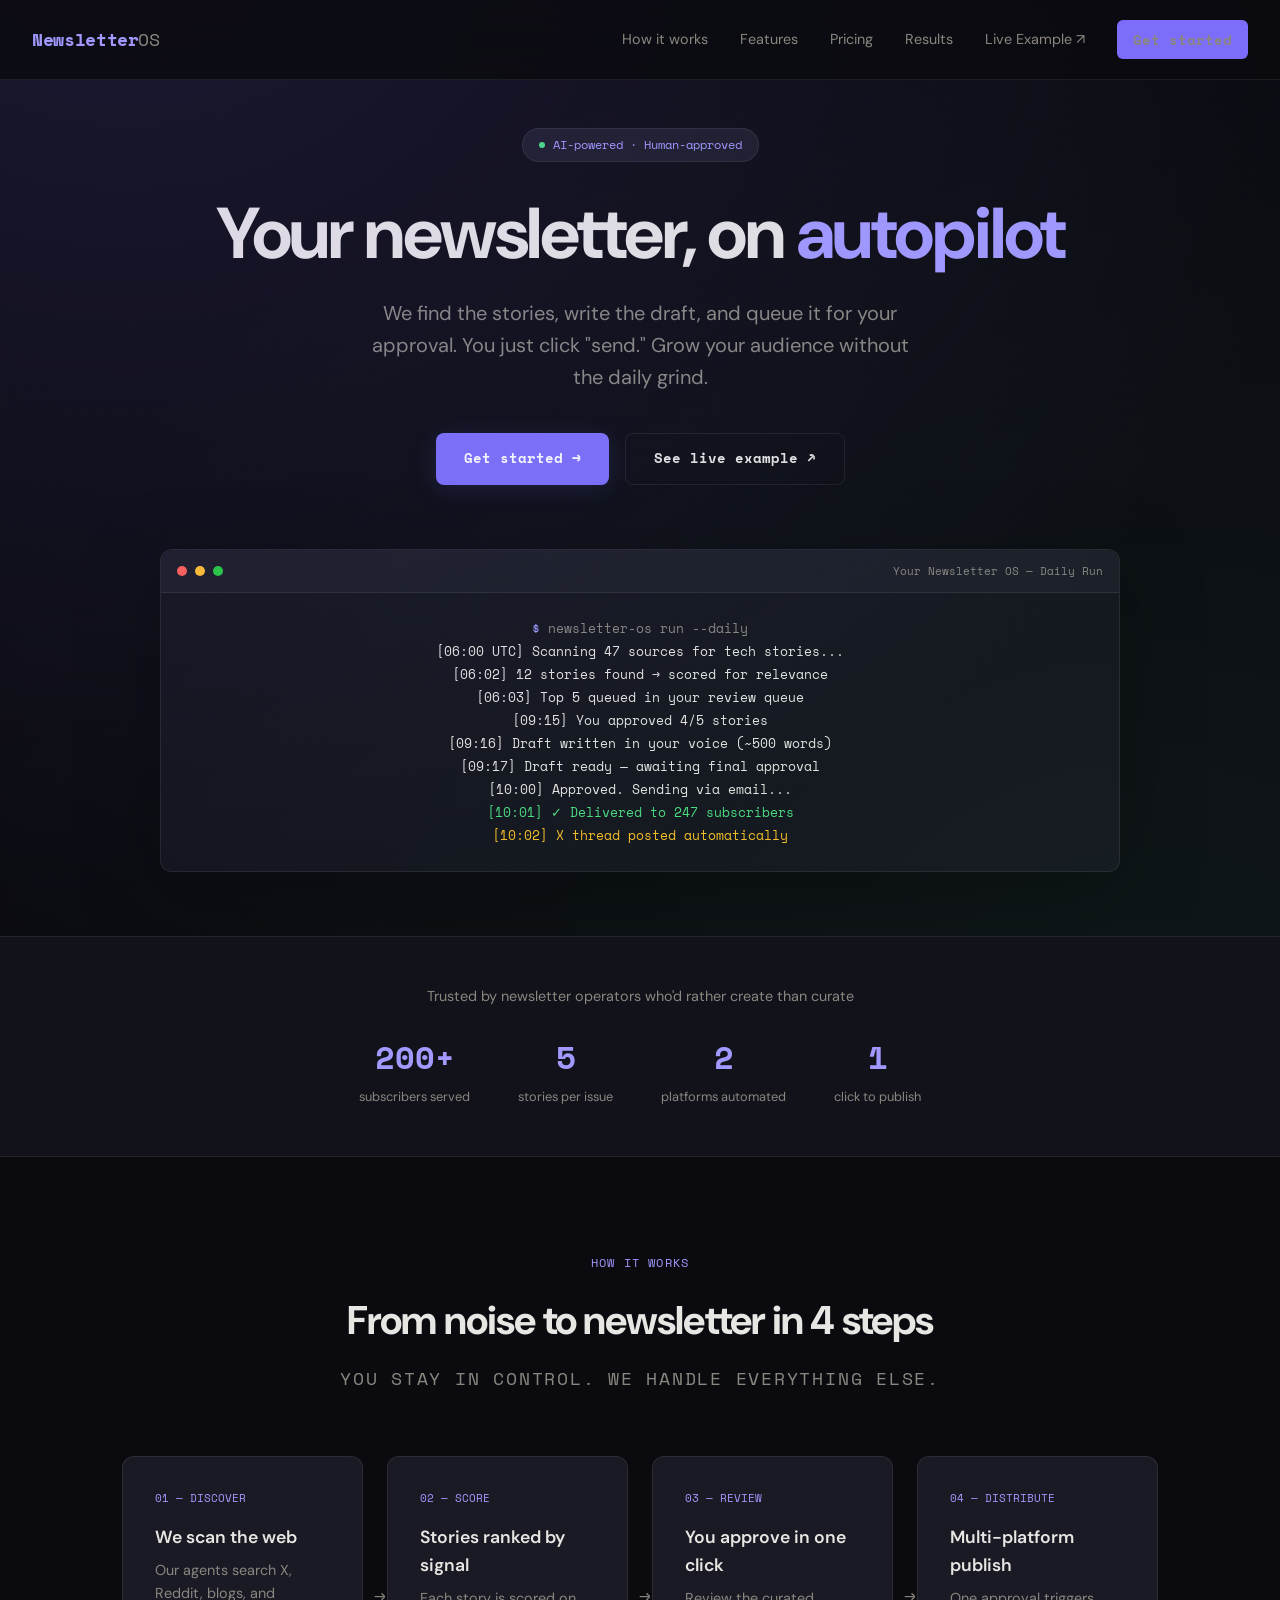
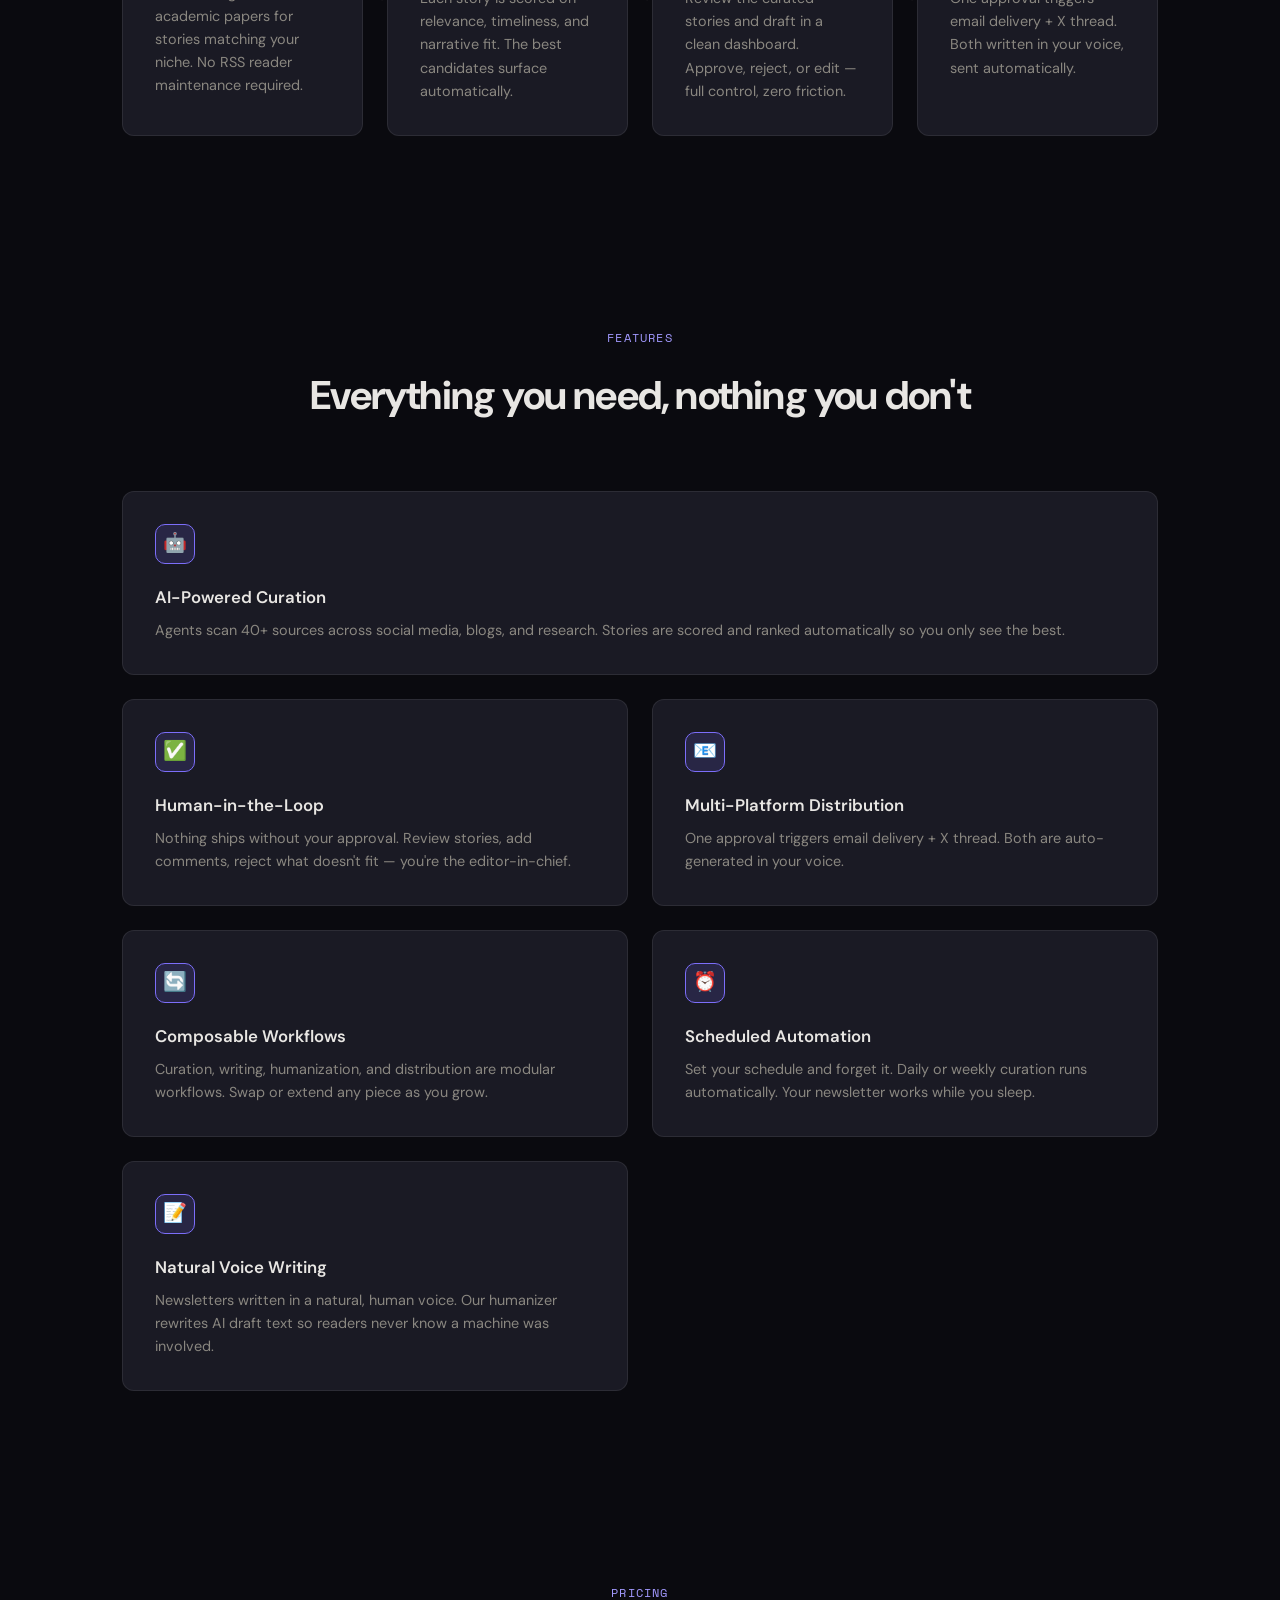
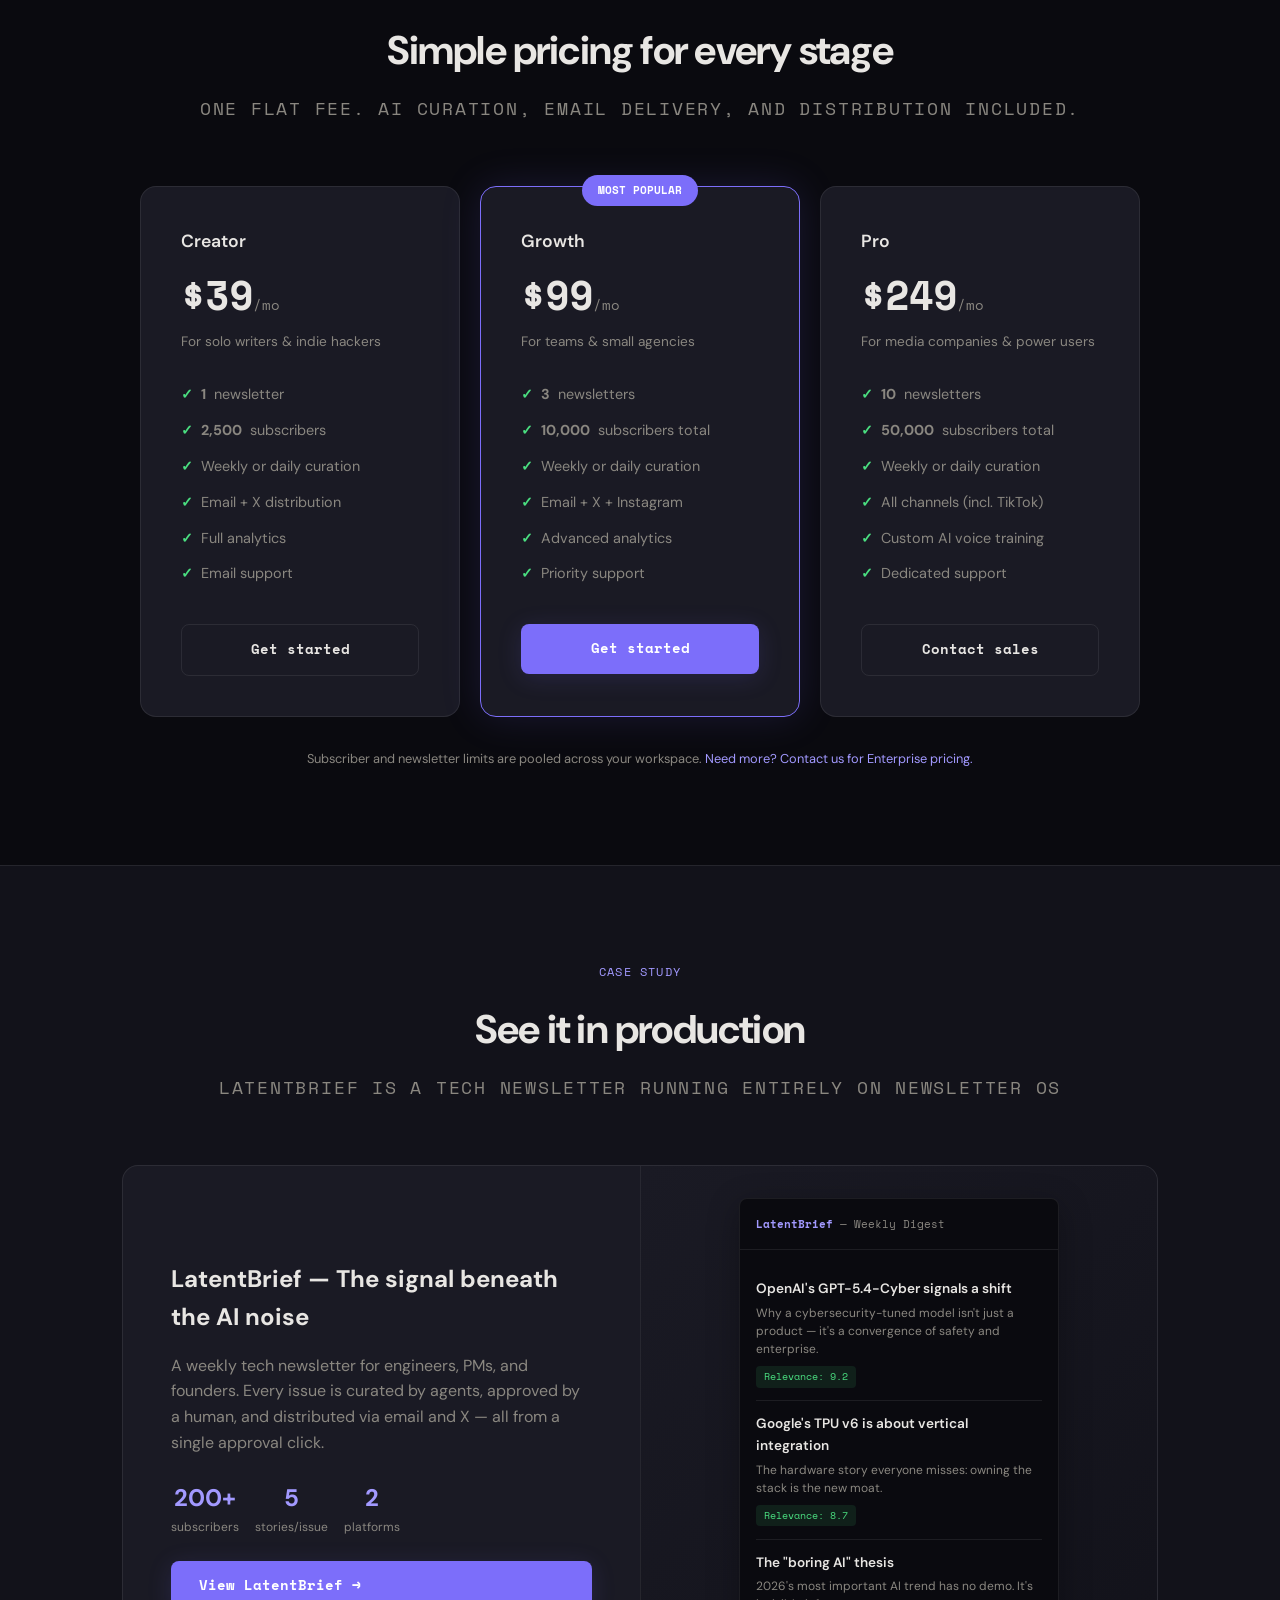
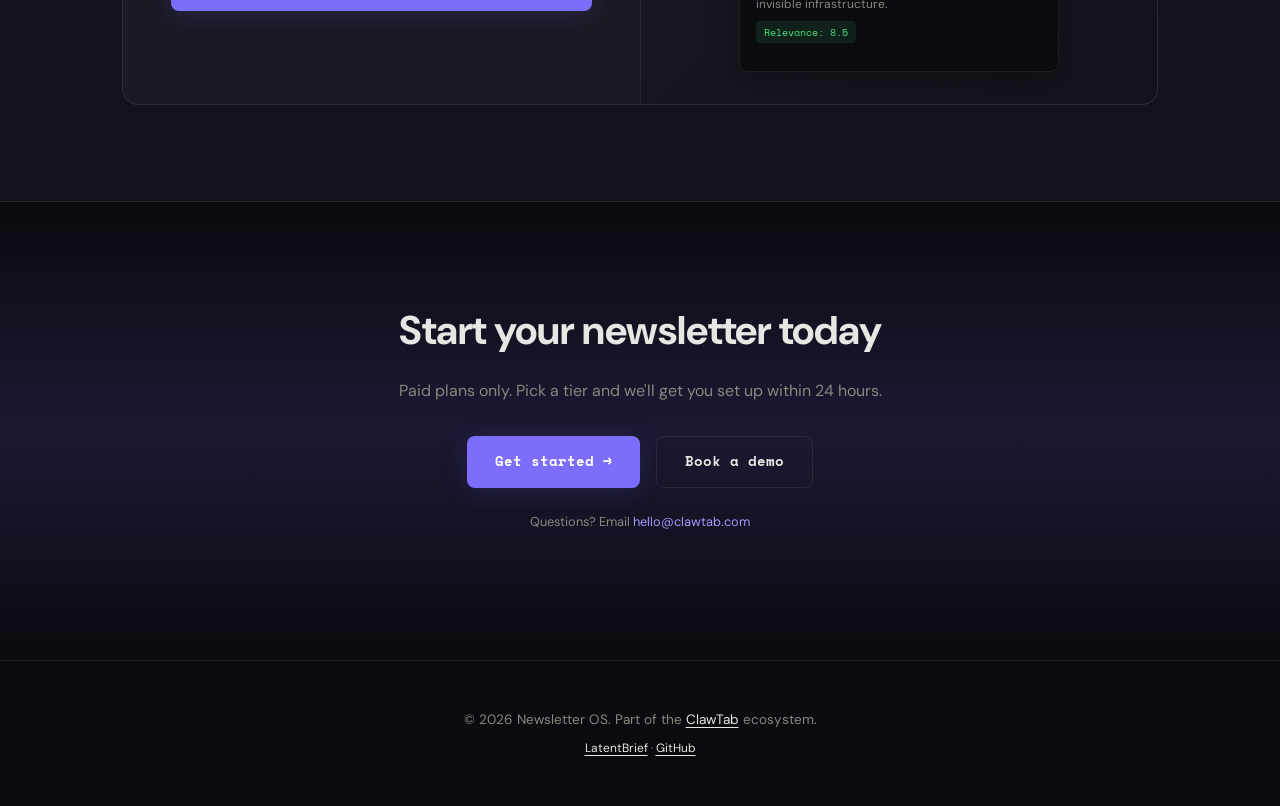
==== index.html @ d60310d2 "fix: add prefers-reduced-motion support for accessibility" ====
<!DOCTYPE html>
<html lang="en">
<head>
  <meta charset="UTF-8">
  <meta name="viewport" content="width=device-width, initial-scale=1.0">
  <meta name="description" content="Newsletter OS — AI-powered newsletter curation and distribution. We find the stories, write the draft, and queue it for your approval. You just click send.">
  <title>Newsletter OS — Your newsletter, on autopilot</title>
  <link rel="preconnect" href="https://fonts.googleapis.com">
  <link rel="preconnect" href="https://fonts.gstatic.com" crossorigin>
  <link href="https://fonts.googleapis.com/css2?family=DM+Sans:ital,opsz,wght@0,9..40,400;0,9..40,500;0,9..40,600;0,9..40,700;1,9..40,400&family=Space+Mono:wght@400;700&display=swap" rel="stylesheet">
  <style>
    *, *::before, *::after { box-sizing: border-box; margin: 0; padding: 0; }
    :root {
      --bg: #0a0a0f;
      --bg-elevated: #12121a;
      --bg-card: #1a1a24;
      --border: rgba(255,255,255,0.08);
      --text: #e8e6e3;
      --text-muted: #8a8780;
      --accent: #7c6efa;
      --accent-light: #a299ff;
      --accent-glow: rgba(124,110,250,0.15);
      --success: #4ade80;
      --warning: #fbbf24;
      --mono: 'Space Mono', monospace;
      --sans: 'DM Sans', sans-serif;
    }
    html { scroll-behavior: smooth; }
    body {
      font-family: var(--sans);
      background: var(--bg);
      color: var(--text);
      line-height: 1.6;
      -webkit-font-smoothing: antialiased;
    }
    a { color: inherit; text-decoration: none; }
    img { max-width: 100%; display: block; }

    /* Skip link */
    .skip-link {
      position: absolute; top: -40px; left: 0;
      background: var(--accent); color: #fff;
      padding: 0.5rem 1rem; font-family: var(--mono); font-size: 0.8rem;
      z-index: 200; border-radius: 0 0 6px 0;
      transition: top 0.2s;
    }
    .skip-link:focus { top: 0; outline: none; }

    /* Navigation */
    .nav {
      position: fixed; top: 0; left: 0; right: 0; z-index: 100;
      padding: 1.25rem 2rem;
      display: flex; justify-content: space-between; align-items: center;
      background: rgba(10,10,15,0.8);
      backdrop-filter: blur(20px);
      border-bottom: 1px solid var(--border);
    }
    .nav-links {
      display: flex; gap: 2rem; align-items: center;
      flex-wrap: wrap; justify-content: flex-end;
    }
    @media (max-width: 640px) {
      .nav { padding: 1rem; }
      .nav-links { gap: 1rem; }
      .nav-links a:not(.nav-cta) { display: none; }
    }
    .nav-logo {
      font-family: var(--mono); font-weight: 700; font-size: 1.1rem;
      color: var(--accent-light); letter-spacing: -0.02em;
    }
    .nav-logo span { color: var(--text-muted); font-weight: 400; }
    .nav-links a {
      font-size: 0.9rem; color: var(--text-muted);
      transition: color 0.2s;
    }
    .nav-links a:hover { color: var(--text); }
    .nav-links a:active { color: var(--accent-light); }
    .nav-links a:focus-visible {
      outline: 2px solid var(--accent); outline-offset: 4px; border-radius: 2px;
    }
    .nav-cta {
      font-family: var(--mono); font-size: 0.8rem; font-weight: 700;
      padding: 0.5rem 1rem; border-radius: 6px;
      background: var(--accent); color: #fff;
      transition: all 0.2s;
    }
    .nav-cta:hover { background: var(--accent-light); transform: translateY(-1px); }
    .nav-cta:active { transform: translateY(0) scale(0.97); }
    .nav-cta:focus-visible {
      outline: 2px solid var(--accent-light); outline-offset: 3px; border-radius: 2px;
    }

    /* Hero */
    .hero {
      min-height: 100vh;
      display: flex; flex-direction: column;
      justify-content: center; align-items: center;
      text-align: center;
      padding: 8rem 2rem 4rem;
      position: relative;
      overflow: hidden;
    }
    .hero::before {
      content: ''; position: absolute; top: -50%; left: -50%;
      width: 200%; height: 200%;
      background: radial-gradient(ellipse at 30% 20%, var(--accent-glow) 0%, transparent 50%),
                  radial-gradient(ellipse at 70% 80%, rgba(76,175,147,0.08) 0%, transparent 50%);
      pointer-events: none;
    }
    .hero-badge {
      display: inline-flex; align-items: center; gap: 0.5rem;
      padding: 0.4rem 1rem; border-radius: 100px;
      background: var(--bg-card); border: 1px solid var(--border);
      font-family: var(--mono); font-size: 0.75rem; color: var(--accent-light);
      margin-bottom: 2rem;
    }
    .hero-badge::before {
      content: ''; width: 6px; height: 6px; border-radius: 50%;
      background: var(--success); animation: pulse 2s ease-in-out infinite;
    }
    @keyframes pulse { 0%, 100% { opacity: 1; } 50% { opacity: 0.4; } }
    .hero h1 {
      font-size: clamp(2.5rem, 6vw, 4.5rem);
      font-weight: 700; line-height: 1.1;
      letter-spacing: -0.03em; max-width: 900px;
      margin-bottom: 1.5rem;
    }
    .hero h1 em {
      font-style: normal;
      color: var(--accent-light);
    }
    .hero-sub {
      font-size: 1.25rem; color: var(--text-muted);
      max-width: 560px; margin-bottom: 2.5rem;
    }
    .hero-cta {
      display: flex; gap: 1rem; flex-wrap: wrap; justify-content: center;
    }
    .btn {
      font-family: var(--mono); font-size: 0.85rem; font-weight: 700;
      padding: 0.875rem 1.75rem; border-radius: 8px;
      transition: all 0.2s; cursor: pointer; border: none;
      display: inline-flex; align-items: center; gap: 0.5rem;
    }
    .btn-primary {
      background: var(--accent); color: #fff;
      box-shadow: 0 4px 24px var(--accent-glow);
    }
    .btn-primary:hover {
      background: var(--accent-light); transform: translateY(-2px);
      box-shadow: 0 8px 32px var(--accent-glow);
    }
    .btn-primary:active { transform: translateY(0) scale(0.97); }
    .btn-primary:focus-visible {
      outline: 2px solid var(--accent-light); outline-offset: 3px; border-radius: 2px;
    }
    .btn-secondary {
      background: transparent; color: var(--text);
      border: 1px solid var(--border);
    }
    .btn-secondary:hover {
      border-color: rgba(255,255,255,0.2); background: var(--bg-card);
    }
    .btn-secondary:active { transform: translateY(0) scale(0.97); background: var(--bg-elevated); }
    .btn-secondary:focus-visible {
      outline: 2px solid var(--text-muted); outline-offset: 3px; border-radius: 2px;
    }
    .hero-demo {
      margin-top: 4rem; width: 100%; max-width: 960px;
      border-radius: 12px; overflow: hidden;
      border: 1px solid var(--border);
      background: var(--bg-elevated);
      box-shadow: 0 20px 80px rgba(0,0,0,0.4);
    }
    .demo-bar {
      display: flex; align-items: center; gap: 0.5rem;
      padding: 0.75rem 1rem;
      background: var(--bg-card); border-bottom: 1px solid var(--border);
    }
    .demo-dot { width: 10px; height: 10px; border-radius: 50%; }
    .demo-dot.red { background: #ff5f56; }
    .demo-dot.yellow { background: #ffbd2e; }
    .demo-dot.green { background: #27c93f; }
    .demo-title {
      margin-left: auto; font-family: var(--mono); font-size: 0.7rem;
      color: var(--text-muted);
    }
    .demo-body {
      padding: 1.5rem; font-family: var(--mono); font-size: 0.8rem;
      line-height: 1.8; color: var(--text-muted);
    }
    .demo-body .cmd { color: var(--accent-light); }
    .demo-body .out { color: var(--text); }
    .demo-body .ok { color: var(--success); }
    .demo-body .warn { color: var(--warning); }

    /* Social Proof */
    .social-proof {
      padding: 3rem 2rem;
      border-top: 1px solid var(--border);
      border-bottom: 1px solid var(--border);
      background: var(--bg-elevated);
      text-align: center;
    }
    .social-proof p {
      font-size: 0.9rem; color: var(--text-muted);
      margin-bottom: 1.5rem;
    }
    .stats {
      display: flex; justify-content: center; gap: 3rem;
      flex-wrap: wrap;
    }
    .stat {
      text-align: center;
    }
    .stat-num {
      font-size: 2rem; font-weight: 700; color: var(--accent-light);
      font-family: var(--mono);
    }
    .stat-label {
      font-size: 0.8rem; color: var(--text-muted);
      margin-top: 0.25rem;
    }

    /* Sections */
    .section {
      padding: 6rem 2rem; max-width: 1100px; margin: 0 auto;
    }
    .section-header {
      text-align: center; margin-bottom: 4rem;
    }
    .section-header p {
      font-family: var(--mono); font-size: 0.75rem; color: var(--accent-light);
      text-transform: uppercase; letter-spacing: 0.1em; margin-bottom: 1rem;
    }
    .section-header h2 {
      font-size: clamp(1.8rem, 4vw, 2.5rem); font-weight: 700;
      letter-spacing: -0.02em;
    }
    .section-header .sub {
      font-size: 1.1rem; color: var(--text-muted); margin-top: 0.75rem;
    }

    /* Workflow */
    .workflow {
      display: grid; grid-template-columns: repeat(auto-fit, minmax(220px, 1fr));
      gap: 1.5rem;
    }
    .step {
      background: var(--bg-card); border: 1px solid var(--border);
      border-radius: 12px; padding: 2rem;
      position: relative; transition: all 0.2s;
    }
    .step:hover {
      border-color: rgba(124,110,250,0.3);
      transform: translateY(-4px);
    }
    .step-num {
      font-family: var(--mono); font-size: 0.7rem; color: var(--accent-light);
      margin-bottom: 1rem;
    }
    .step h3 {
      font-size: 1.1rem; font-weight: 600; margin-bottom: 0.5rem;
    }
    .step p { font-size: 0.9rem; color: var(--text-muted); }
    .step-arrow {
      position: absolute; right: -1.5rem; top: 50%;
      transform: translateY(-50%);
      color: var(--text-muted); font-family: var(--mono); font-size: 1.2rem;
      display: none;
    }
    @media (min-width: 900px) {
      .step:not(:last-child) .step-arrow { display: block; }
    }

    /* Features */
    .features {
      display: grid;
      grid-template-columns: 1fr;
      gap: 1.5rem;
    }
    @media (min-width: 700px) {
      .features {
        grid-template-columns: 1fr 1fr;
      }
      .feature:first-child {
        grid-column: 1 / -1;
      }
    }
    .feature {
      background: var(--bg-card); border: 1px solid var(--border);
      border-radius: 12px; padding: 2rem;
      transition: all 0.2s;
    }
    .feature:hover { border-color: rgba(255,255,255,0.12); transform: translateY(-2px); }
    .feature-icon {
      width: 40px; height: 40px; border-radius: 10px;
      background: var(--accent-glow); border: 1px solid var(--accent);
      display: flex; align-items: center; justify-content: center;
      font-size: 1.2rem; margin-bottom: 1.25rem;
    }
    .feature h3 { font-size: 1.05rem; font-weight: 600; margin-bottom: 0.5rem; }
    .feature p { font-size: 0.9rem; color: var(--text-muted); }

    /* Demo Section */
    .demo-section {
      background: var(--bg-elevated); border-top: 1px solid var(--border);
      border-bottom: 1px solid var(--border);
    }
    .demo-card {
      background: var(--bg-card); border: 1px solid var(--border);
      border-radius: 16px; overflow: hidden;
      display: grid; grid-template-columns: 1fr 1fr;
    }
    .demo-card-content { padding: 3rem; display: flex; flex-direction: column; justify-content: center; }
    .demo-card-content h3 {
      font-size: 1.5rem; font-weight: 700; margin-bottom: 1rem;
    }
    .demo-card-content p { color: var(--text-muted); margin-bottom: 1.5rem; }
    .demo-card-visual {
      background: linear-gradient(135deg, #1a1a24 0%, #12121a 100%);
      border-left: 1px solid var(--border);
      padding: 2rem; display: flex; align-items: center; justify-content: center;
    }
    .newsletter-preview {
      width: 100%; max-width: 320px;
      background: var(--bg); border-radius: 8px;
      border: 1px solid var(--border); overflow: hidden;
      box-shadow: 0 8px 32px rgba(0,0,0,0.3);
    }
    .preview-header {
      padding: 1rem; border-bottom: 1px solid var(--border);
      font-family: var(--mono); font-size: 0.7rem; color: var(--text-muted);
    }
    .preview-header strong { color: var(--accent-light); }
    .preview-body { padding: 1rem; }
    .preview-item {
      padding: 0.75rem 0; border-bottom: 1px solid var(--border);
    }
    .preview-item:last-child { border-bottom: none; }
    .preview-item h4 {
      font-size: 0.85rem; font-weight: 600; margin-bottom: 0.25rem;
    }
    .preview-item p {
      font-size: 0.75rem; color: var(--text-muted); line-height: 1.5;
    }
    .preview-score {
      display: inline-block; margin-top: 0.5rem;
      font-family: var(--mono); font-size: 0.65rem;
      padding: 0.15rem 0.5rem; border-radius: 4px;
      background: rgba(74,222,128,0.1); color: var(--success);
    }
    @media (max-width: 768px) {
      .demo-card { grid-template-columns: 1fr; }
      .demo-card-visual { border-left: none; border-top: 1px solid var(--border); }
    }

    /* Pricing */
    .pricing-cards {
      display: grid; grid-template-columns: repeat(auto-fit, minmax(240px, 1fr));
      gap: 1.25rem; max-width: 1200px; margin: 0 auto;
    }
    .pricing-card {
      background: var(--bg-card); border: 1px solid var(--border);
      border-radius: 16px; padding: 2.5rem;
      position: relative; transition: all 0.2s;
    }
    .pricing-card:hover {
      border-color: rgba(124,110,250,0.3);
      transform: translateY(-4px);
    }
    .pricing-card.popular {
      border-color: var(--accent);
      box-shadow: 0 0 40px var(--accent-glow);
    }
    .popular-badge {
      position: absolute; top: -12px; left: 50%;
      transform: translateX(-50%);
      background: var(--accent); color: #fff;
      font-family: var(--mono); font-size: 0.7rem; font-weight: 700;
      padding: 0.4rem 1rem; border-radius: 100px;
    }
    .pricing-card h3 {
      font-size: 1.1rem; font-weight: 600; margin-bottom: 0.5rem;
    }
    .pricing-card .price {
      font-size: 2.5rem; font-weight: 700;
      font-family: var(--mono); color: var(--text);
      margin-bottom: 0.25rem;
    }
    .pricing-card .price span {
      font-size: 0.9rem; color: var(--text-muted);
      font-weight: 400;
    }
    .pricing-card .price-desc {
      font-size: 0.85rem; color: var(--text-muted);
      margin-bottom: 1.5rem;
    }
    .pricing-card ul {
      list-style: none; margin-bottom: 2rem;
    }
    .pricing-card ul li {
      font-size: 0.9rem; color: var(--text-muted);
      padding: 0.4rem 0;
      display: flex; align-items: center; gap: 0.5rem;
    }
    .pricing-card ul li::before {
      content: '✓'; color: var(--success);
      font-weight: 700;
    }
    .pricing-card .btn {
      width: 100%; justify-content: center;
    }

    /* CTA Section */
    .cta-section {
      text-align: center; padding: 6rem 2rem;
      background: linear-gradient(180deg, transparent 0%, var(--accent-glow) 50%, transparent 100%);
    }
    .cta-section h2 {
      font-size: clamp(1.8rem, 4vw, 2.5rem); font-weight: 700;
      margin-bottom: 1rem;
    }
    .cta-section p { color: var(--text-muted); margin-bottom: 2rem; max-width: 500px; margin-left: auto; margin-right: auto; }

    /* Footer */
    .footer {
      padding: 3rem 2rem; text-align: center;
      border-top: 1px solid var(--border);
      color: var(--text-muted); font-size: 0.85rem;
    }
    .footer a { color: var(--text); text-decoration: underline; text-underline-offset: 3px; }
    .footer a:hover { color: var(--accent-light); }
    .footer a:active { color: var(--accent); }
    .footer a:focus-visible {
      outline: 2px solid var(--accent); outline-offset: 3px; border-radius: 2px;
    }

    /* Scrollbar */
    ::-webkit-scrollbar { width: 8px; }
    ::-webkit-scrollbar-track { background: var(--bg); }
    ::-webkit-scrollbar-thumb { background: var(--bg-card); border-radius: 4px; }
    ::-webkit-scrollbar-thumb:hover { background: var(--text-muted); }

    @media (prefers-reduced-motion: reduce) {
      *, *::before, *::after {
        animation-duration: 0.01ms !important;
        animation-iteration-count: 1 !important;
        transition-duration: 0.01ms !important;
        scroll-behavior: auto !important;
      }
    }
  </style>
</head>
<body>

  <a href="#workflow" class="skip-link">Skip to content</a>

  <nav class="nav">
    <div class="nav-logo">Newsletter<span>OS</span></div>
    <div class="nav-links">
      <a href="#workflow">How it works</a>
      <a href="#features">Features</a>
      <a href="#pricing">Pricing</a>
      <a href="#demo">Results</a>
      <a href="latentbrief/">Live Example ↗</a>
      <a href="#start" class="nav-cta">Get started</a>
    </div>
  </nav>

  <header class="hero">
    <div class="hero-badge">
      <span>AI-powered · Human-approved</span>
    </div>
    <h1>Your newsletter, on <em>autopilot</em></h1>
    <p class="hero-sub">We find the stories, write the draft, and queue it for your approval. You just click "send." Grow your audience without the daily grind.</p>
    <div class="hero-cta">
      <a href="#start" class="btn btn-primary">Get started →</a>
      <a href="latentbrief/" class="btn btn-secondary">See live example ↗</a>
    </div>

    <div class="hero-demo">
      <div class="demo-bar">
        <div class="demo-dot red"></div>
        <div class="demo-dot yellow"></div>
        <div class="demo-dot green"></div>
        <span class="demo-title">Your Newsletter OS — Daily Run</span>
      </div>
      <div class="demo-body">
        <div><span class="cmd">$</span> newsletter-os run --daily</div>
        <div class="out">[06:00 UTC] Scanning 47 sources for tech stories...</div>
        <div class="out">[06:02] 12 stories found → scored for relevance</div>
        <div class="out">[06:03] Top 5 queued in your review queue</div>
        <div class="out">[09:15] You approved 4/5 stories</div>
        <div class="out">[09:16] Draft written in your voice (~500 words)</div>
        <div class="out">[09:17] Draft ready — awaiting final approval</div>
        <div class="out">[10:00] Approved. Sending via email...</div>
        <div class="ok">[10:01] ✓ Delivered to 247 subscribers</div>
        <div class="warn">[10:02] X thread posted automatically</div>
      </div>
    </div>
  </header>

  <section class="social-proof">
    <p>Trusted by newsletter operators who'd rather create than curate</p>
    <div class="stats">
      <div class="stat">
        <div class="stat-num">200+</div>
        <div class="stat-label">subscribers served</div>
      </div>
      <div class="stat">
        <div class="stat-num">5</div>
        <div class="stat-label">stories per issue</div>
      </div>
      <div class="stat">
        <div class="stat-num">2</div>
        <div class="stat-label">platforms automated</div>
      </div>
      <div class="stat">
        <div class="stat-num">1</div>
        <div class="stat-label">click to publish</div>
      </div>
    </div>
  </section>

  <section id="workflow">
    <div class="section">
      <div class="section-header">
        <p>How it works</p>
        <h2>From noise to newsletter in 4 steps</h2>
        <p class="sub">You stay in control. We handle everything else.</p>
      </div>
      <div class="workflow">
        <div class="step">
          <div class="step-num">01 — DISCOVER</div>
          <h3>We scan the web</h3>
          <p>Our agents search X, Reddit, blogs, and academic papers for stories matching your niche. No RSS reader maintenance required.</p>
          <div class="step-arrow">→</div>
        </div>
        <div class="step">
          <div class="step-num">02 — SCORE</div>
          <h3>Stories ranked by signal</h3>
          <p>Each story is scored on relevance, timeliness, and narrative fit. The best candidates surface automatically.</p>
          <div class="step-arrow">→</div>
        </div>
        <div class="step">
          <div class="step-num">03 — REVIEW</div>
          <h3>You approve in one click</h3>
          <p>Review the curated stories and draft in a clean dashboard. Approve, reject, or edit — full control, zero friction.</p>
          <div class="step-arrow">→</div>
        </div>
        <div class="step">
          <div class="step-num">04 — DISTRIBUTE</div>
          <h3>Multi-platform publish</h3>
          <p>One approval triggers email delivery + X thread. Both written in your voice, sent automatically.</p>
        </div>
      </div>
    </div>
  </section>

  <section id="features">
    <div class="section">
      <div class="section-header">
        <p>Features</p>
        <h2>Everything you need, nothing you don't</h2>
      </div>
      <div class="features">
        <div class="feature">
          <div class="feature-icon">🤖</div>
          <h3>AI-Powered Curation</h3>
          <p>Agents scan 40+ sources across social media, blogs, and research. Stories are scored and ranked automatically so you only see the best.</p>
        </div>
        <div class="feature">
          <div class="feature-icon">✅</div>
          <h3>Human-in-the-Loop</h3>
          <p>Nothing ships without your approval. Review stories, add comments, reject what doesn't fit — you're the editor-in-chief.</p>
        </div>
        <div class="feature">
          <div class="feature-icon">📧</div>
          <h3>Multi-Platform Distribution</h3>
          <p>One approval triggers email delivery + X thread. Both are auto-generated in your voice.</p>
        </div>
        <div class="feature">
          <div class="feature-icon">🔄</div>
          <h3>Composable Workflows</h3>
          <p>Curation, writing, humanization, and distribution are modular workflows. Swap or extend any piece as you grow.</p>
        </div>
        <div class="feature">
          <div class="feature-icon">⏰</div>
          <h3>Scheduled Automation</h3>
          <p>Set your schedule and forget it. Daily or weekly curation runs automatically. Your newsletter works while you sleep.</p>
        </div>
        <div class="feature">
          <div class="feature-icon">📝</div>
          <h3>Natural Voice Writing</h3>
          <p>Newsletters written in a natural, human voice. Our humanizer rewrites AI draft text so readers never know a machine was involved.</p>
        </div>
      </div>
    </div>
  </section>

  <section id="pricing">
    <div class="section">
      <div class="section-header">
        <p>Pricing</p>
        <h2>Simple pricing for every stage</h2>
        <p class="sub">One flat fee. AI curation, email delivery, and distribution included.</p>
      </div>
      <div class="pricing-cards" style="max-width: 1000px;">
        <!-- Creator -->
        <div class="pricing-card">
          <h3>Creator</h3>
          <div class="price">$39<span>/mo</span></div>
          <div class="price-desc">For solo writers &amp; indie hackers</div>
          <ul>
            <li><strong>1</strong> newsletter</li>
            <li><strong>2,500</strong> subscribers</li>
            <li>Weekly or daily curation</li>
            <li>Email + X distribution</li>
            <li>Full analytics</li>
            <li>Email support</li>
          </ul>
          <a href="#start" class="btn btn-secondary">Get started</a>
        </div>

        <!-- Growth -->
        <div class="pricing-card popular">
          <div class="popular-badge">MOST POPULAR</div>
          <h3>Growth</h3>
          <div class="price">$99<span>/mo</span></div>
          <div class="price-desc">For teams &amp; small agencies</div>
          <ul>
            <li><strong>3</strong> newsletters</li>
            <li><strong>10,000</strong> subscribers total</li>
            <li>Weekly or daily curation</li>
            <li>Email + X + Instagram</li>
            <li>Advanced analytics</li>
            <li>Priority support</li>
          </ul>
          <a href="#start" class="btn btn-primary">Get started</a>
        </div>

        <!-- Pro -->
        <div class="pricing-card">
          <h3>Pro</h3>
          <div class="price">$249<span>/mo</span></div>
          <div class="price-desc">For media companies &amp; power users</div>
          <ul>
            <li><strong>10</strong> newsletters</li>
            <li><strong>50,000</strong> subscribers total</li>
            <li>Weekly or daily curation</li>
            <li>All channels (incl. TikTok)</li>
            <li>Custom AI voice training</li>
            <li>Dedicated support</li>
          </ul>
          <a href="#start" class="btn btn-secondary">Contact sales</a>
        </div>
      </div>
      <p style="text-align: center; margin-top: 2rem; font-size: 0.8rem; color: var(--text-muted);">
        Subscriber and newsletter limits are pooled across your workspace.
        <a href="mailto:hello@clawtab.com" style="color: var(--accent-light);">Need more? Contact us for Enterprise pricing.</a>
      </p>
    </div>
  </section>

  <section id="demo" class="demo-section">
    <div class="section">
      <div class="section-header">
        <p>Case study</p>
        <h2>See it in production</h2>
        <p class="sub">LatentBrief is a tech newsletter running entirely on Newsletter OS</p>
      </div>
      <div class="demo-card">
        <div class="demo-card-content">
          <h3>LatentBrief — The signal beneath the AI noise</h3>
          <p>A weekly tech newsletter for engineers, PMs, and founders. Every issue is curated by agents, approved by a human, and distributed via email and X — all from a single approval click.</p>
          <div style="display: flex; gap: 1rem; flex-wrap: wrap; margin-bottom: 1.5rem;">
            <div style="text-align: center;">
              <div style="font-size: 1.5rem; font-weight: 700; color: var(--accent-light);">200+</div>
              <div style="font-size: 0.75rem; color: var(--text-muted);">subscribers</div>
            </div>
            <div style="text-align: center;">
              <div style="font-size: 1.5rem; font-weight: 700; color: var(--accent-light);">5</div>
              <div style="font-size: 0.75rem; color: var(--text-muted);">stories/issue</div>
            </div>
            <div style="text-align: center;">
              <div style="font-size: 1.5rem; font-weight: 700; color: var(--accent-light);">2</div>
              <div style="font-size: 0.75rem; color: var(--text-muted);">platforms</div>
            </div>
          </div>
          <a href="latentbrief/" class="btn btn-primary">View LatentBrief →</a>
        </div>
        <div class="demo-card-visual">
          <div class="newsletter-preview">
            <div class="preview-header">
              <strong>LatentBrief</strong> — Weekly Digest
            </div>
            <div class="preview-body">
              <div class="preview-item">
                <h4>OpenAI's GPT-5.4-Cyber signals a shift</h4>
                <p>Why a cybersecurity-tuned model isn't just a product — it's a convergence of safety and enterprise.</p>
                <span class="preview-score">Relevance: 9.2</span>
              </div>
              <div class="preview-item">
                <h4>Google's TPU v6 is about vertical integration</h4>
                <p>The hardware story everyone misses: owning the stack is the new moat.</p>
                <span class="preview-score">Relevance: 8.7</span>
              </div>
              <div class="preview-item">
                <h4>The "boring AI" thesis</h4>
                <p>2026's most important AI trend has no demo. It's invisible infrastructure.</p>
                <span class="preview-score">Relevance: 8.5</span>
              </div>
            </div>
          </div>
        </div>
      </div>
    </div>
  </section>

  <section id="start" class="cta-section">
    <h2>Start your newsletter today</h2>
    <p>Paid plans only. Pick a tier and we'll get you set up within 24 hours.</p>
    <div class="hero-cta">
      <a href="mailto:hello@clawtab.com?subject=Newsletter%20OS%20Inquiry" class="btn btn-primary">Get started →</a>
      <a href="mailto:hello@clawtab.com?subject=Newsletter%20OS%20Demo" class="btn btn-secondary">Book a demo</a>
    </div>
    <p style="margin-top: 1.5rem; font-size: 0.8rem; color: var(--text-muted);">Questions? Email <a href="mailto:hello@clawtab.com" style="color: var(--accent-light);">hello@clawtab.com</a></p>
  </section>

  <footer class="footer">
    <p>© 2026 Newsletter OS. Part of the <a href="https://github.com/ClawTab">ClawTab</a> ecosystem.</p>
    <p style="margin-top: 0.5rem; font-size: 0.75rem;"><a href="latentbrief/">LatentBrief</a> · <a href="https://github.com/ClawTab/newsletter-os">GitHub</a></p>
  </footer>

</body>
</html>
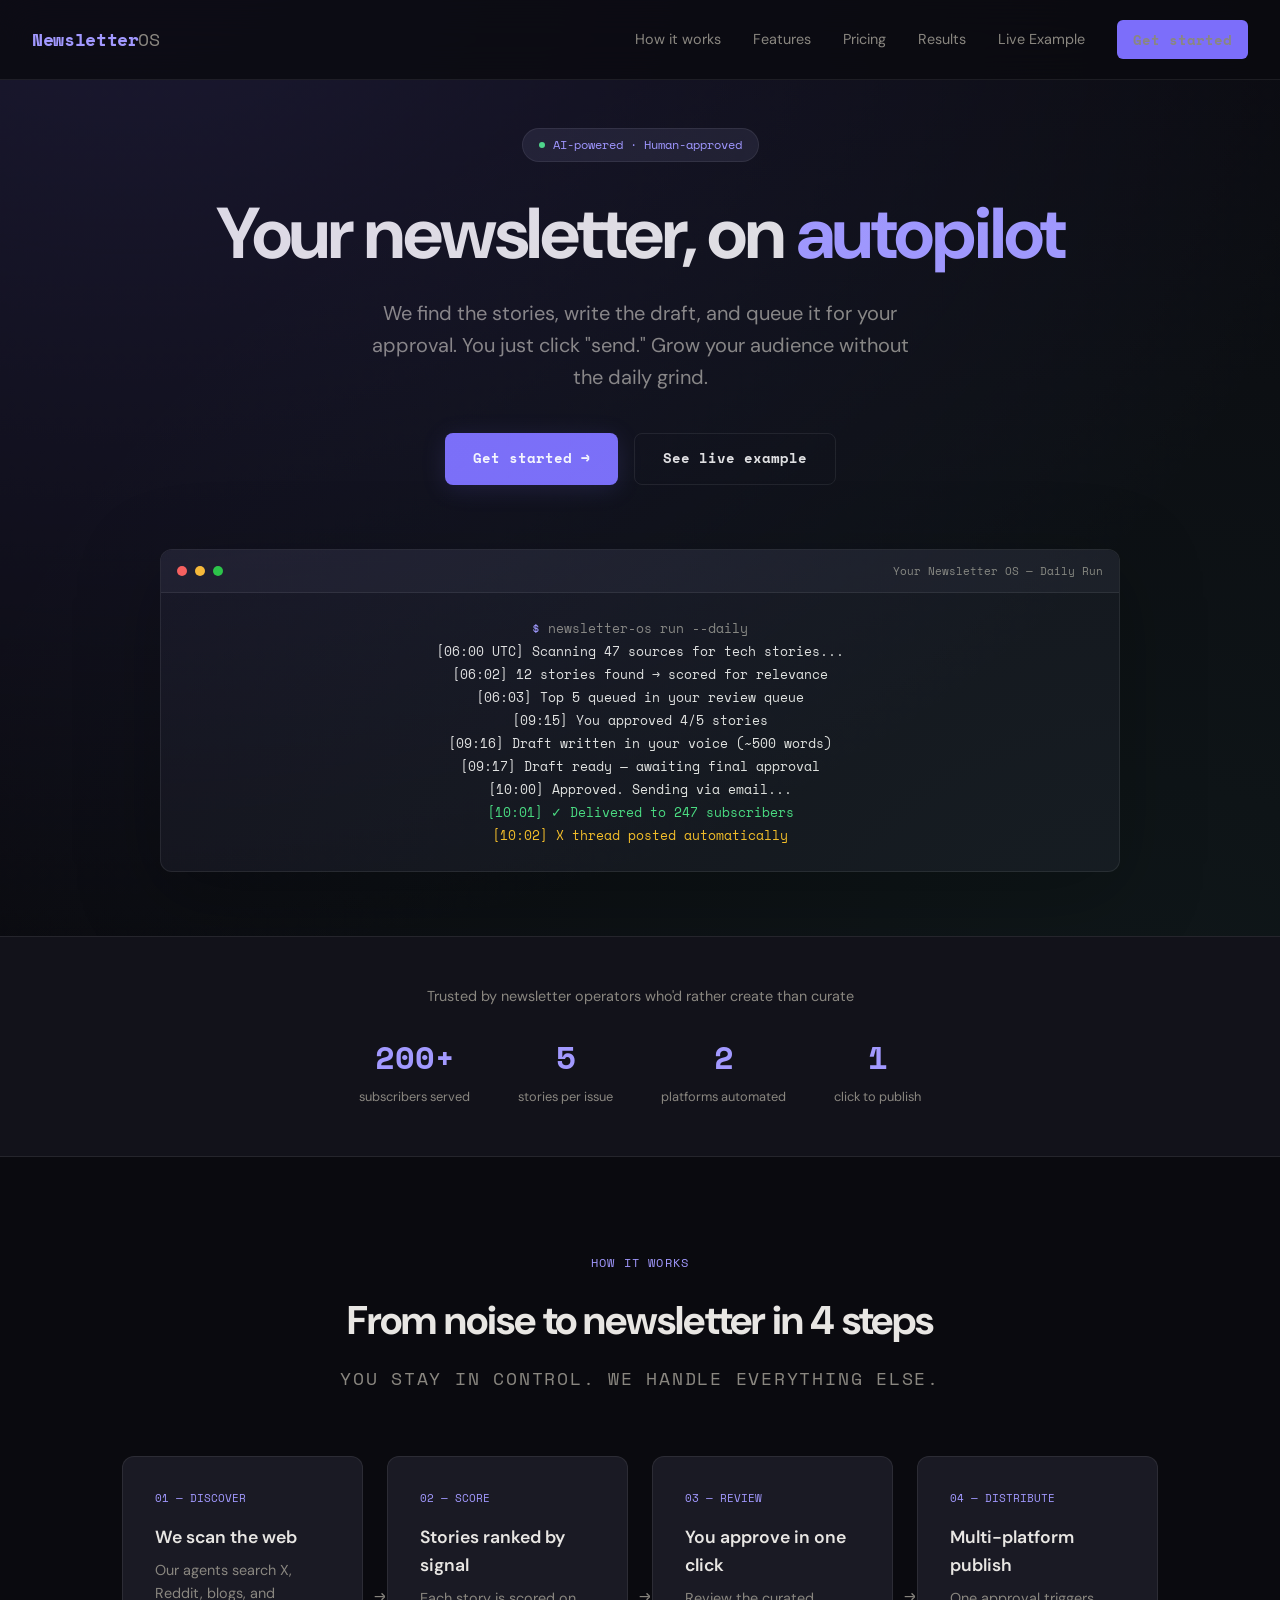
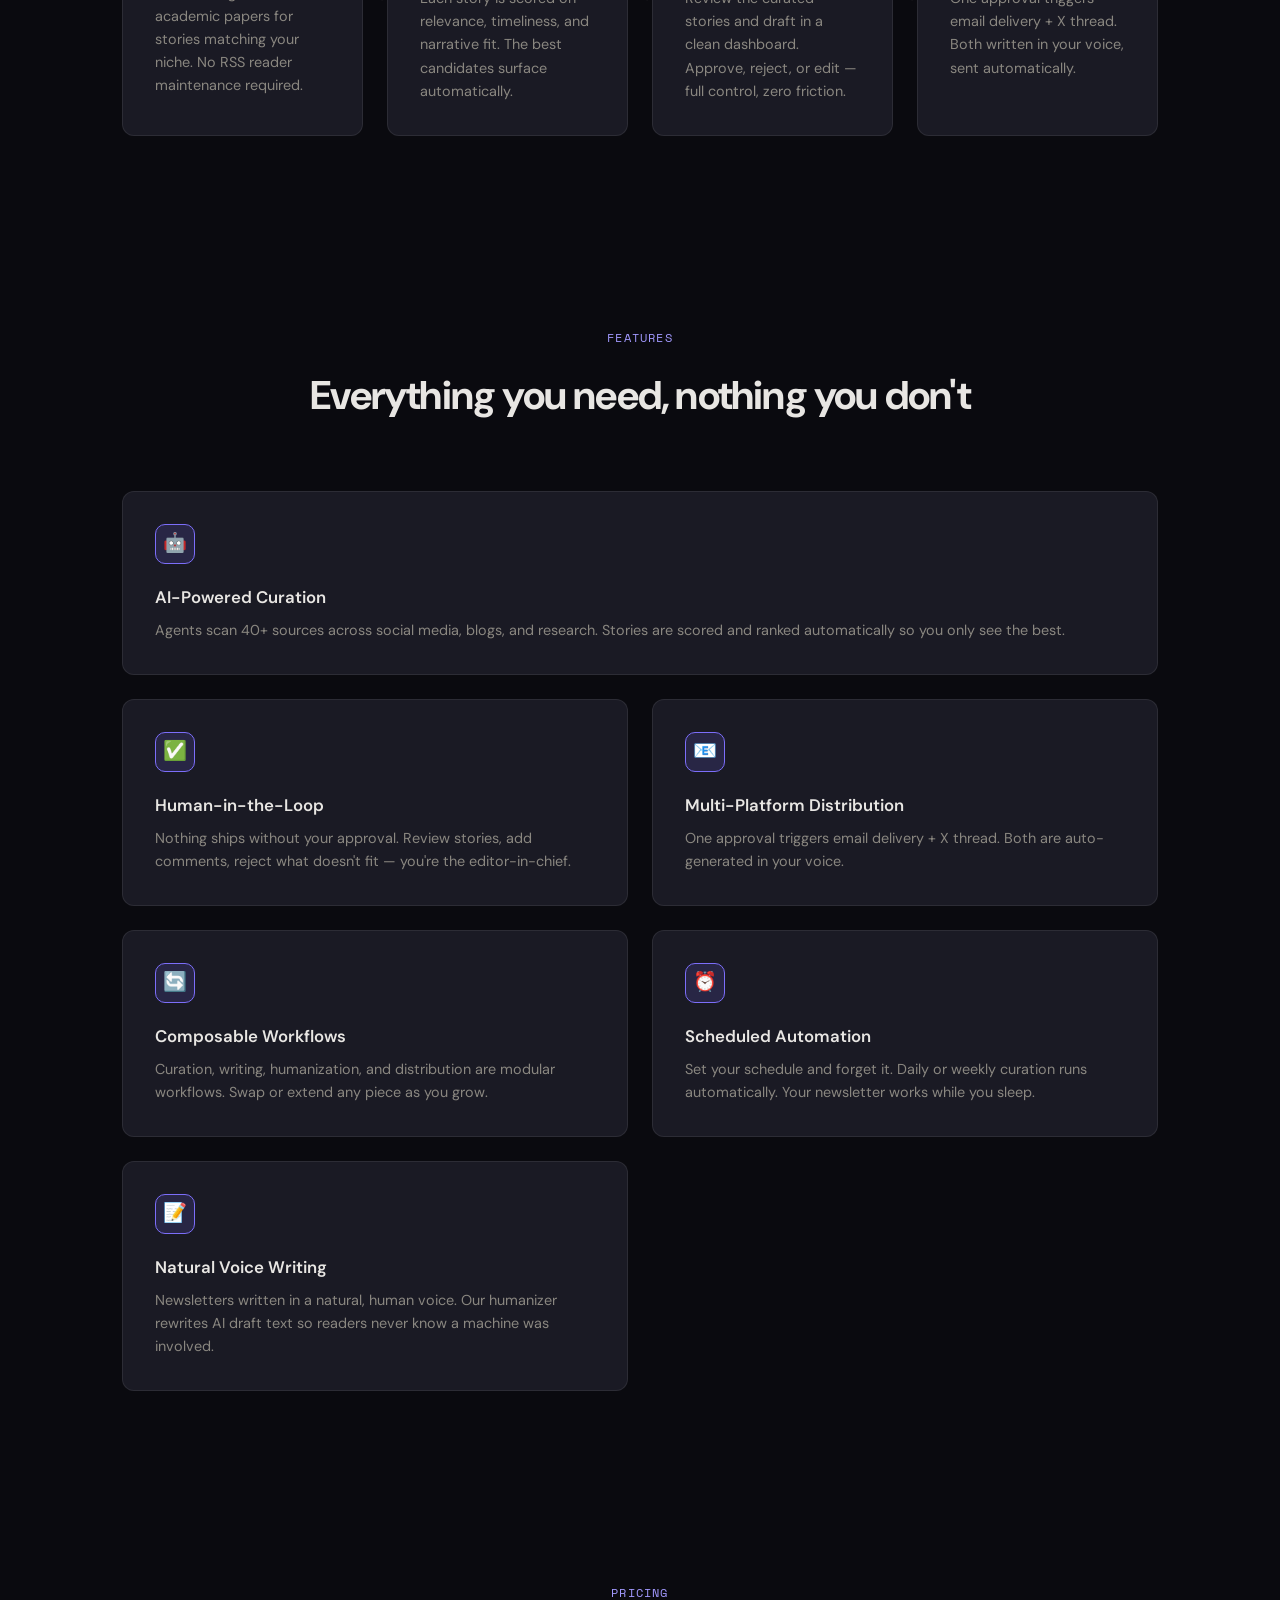
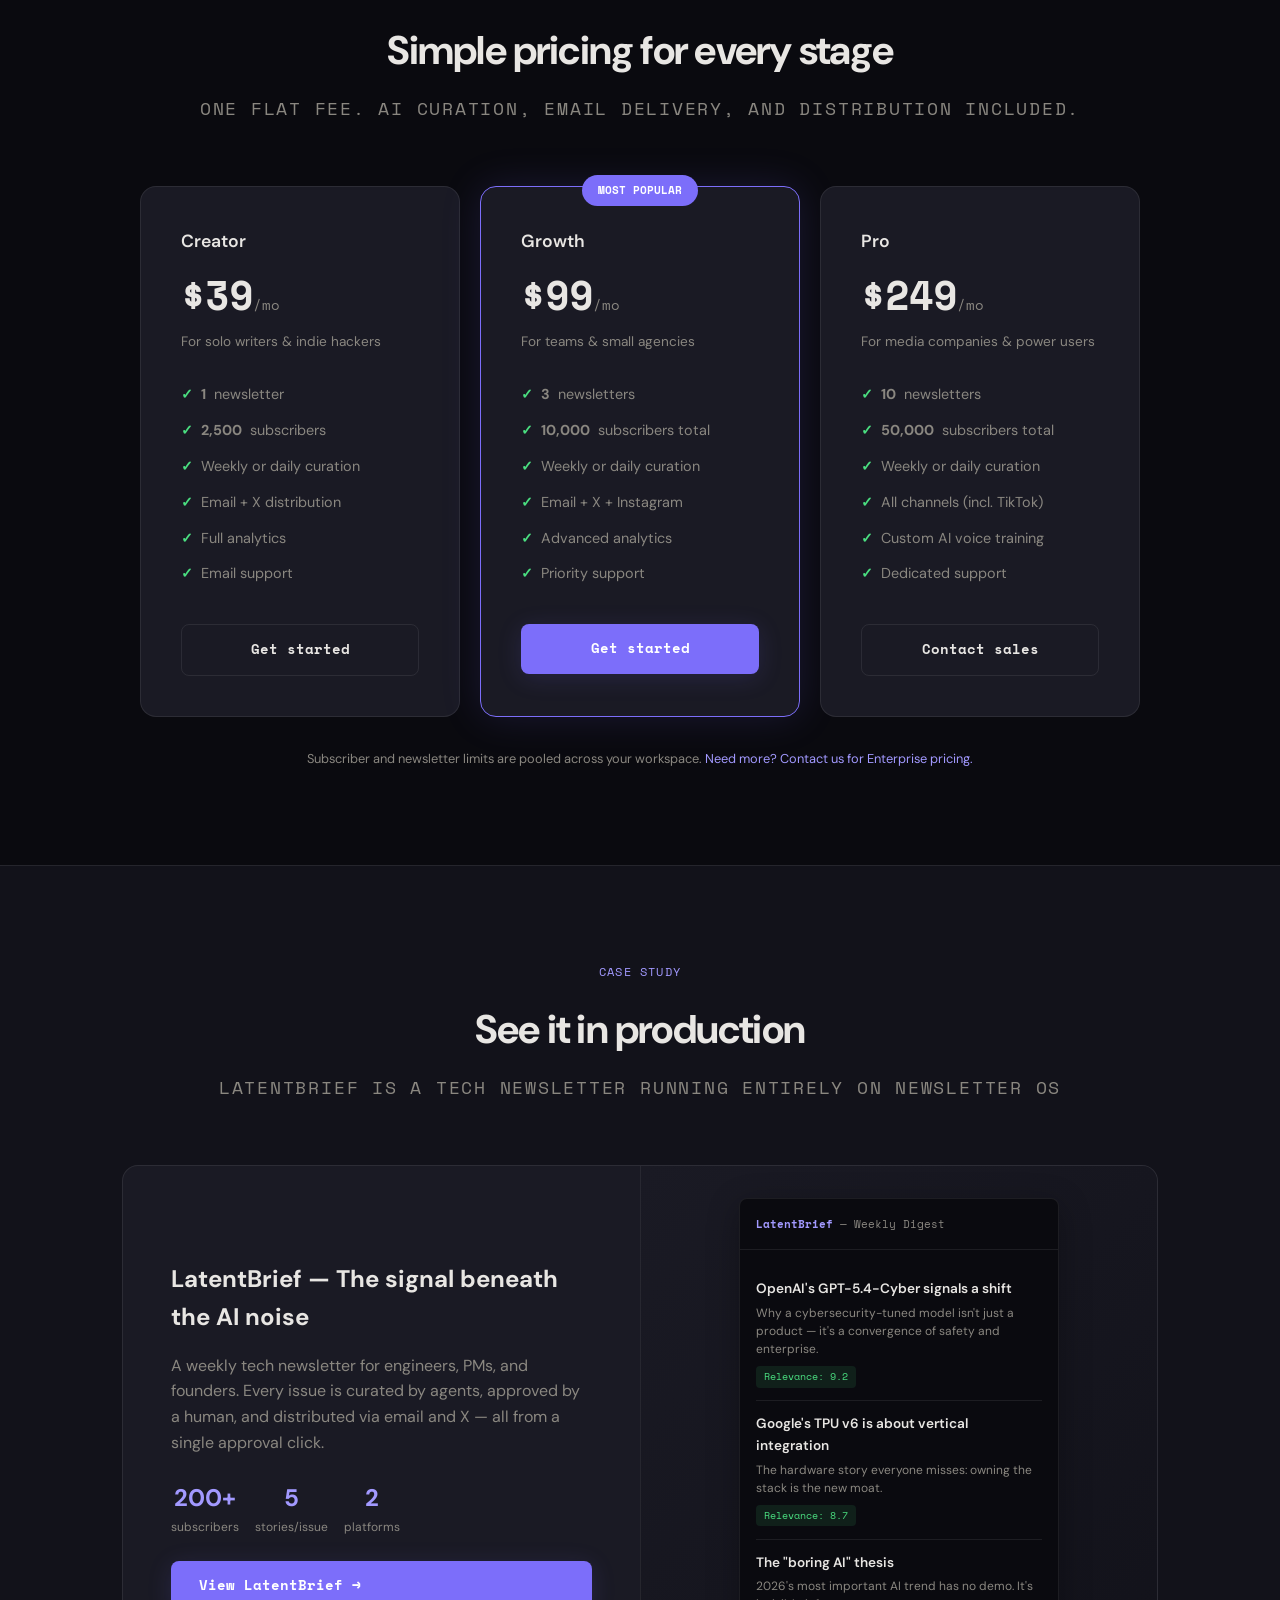
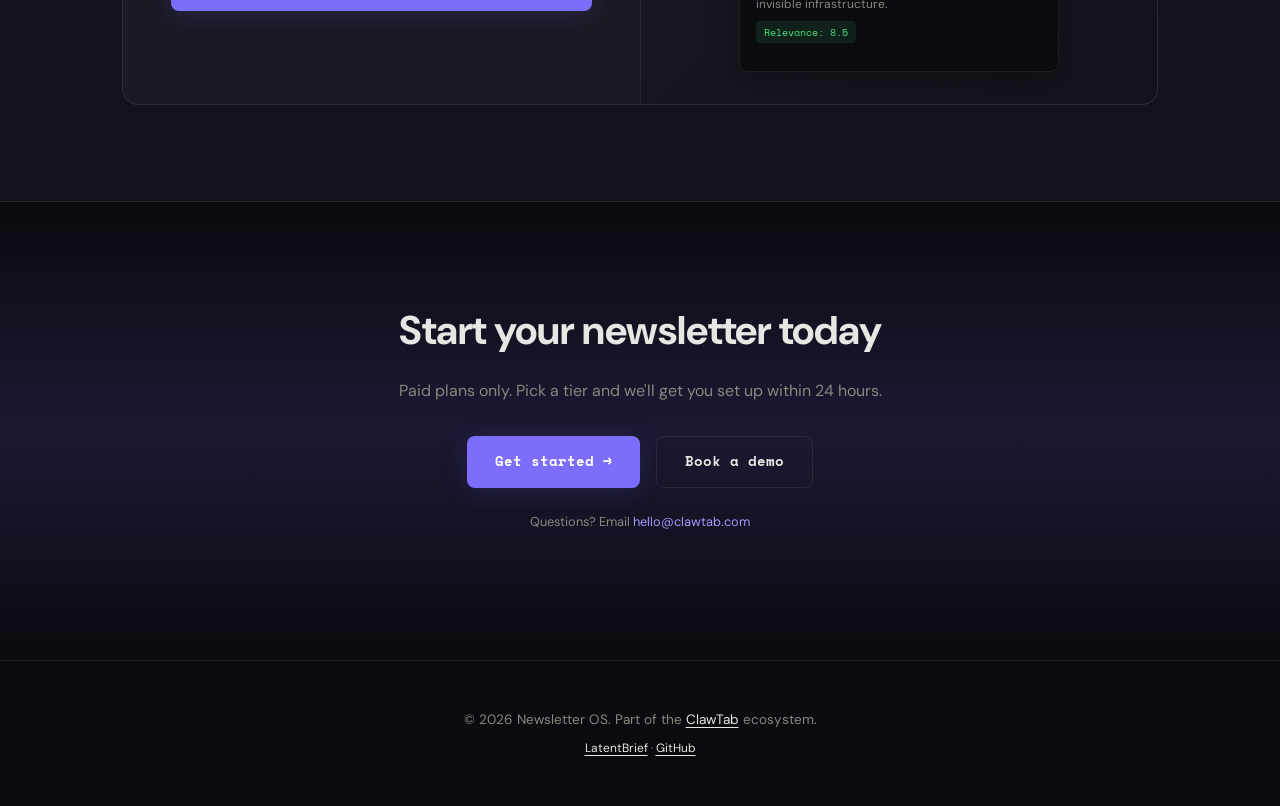
==== commit 2be461a7: "fix: remove unicode arrow symbols and center mobile subscribe button" ====
--- a/index.html
+++ b/index.html
@@ -463,7 +463,7 @@
       <a href="#features">Features</a>
       <a href="#pricing">Pricing</a>
       <a href="#demo">Results</a>
-      <a href="latentbrief/">Live Example ↗</a>
+      <a href="latentbrief/">Live Example</a>
       <a href="#start" class="nav-cta">Get started</a>
     </div>
   </nav>
@@ -476,7 +476,7 @@
     <p class="hero-sub">We find the stories, write the draft, and queue it for your approval. You just click "send." Grow your audience without the daily grind.</p>
     <div class="hero-cta">
       <a href="#start" class="btn btn-primary">Get started →</a>
-      <a href="latentbrief/" class="btn btn-secondary">See live example ↗</a>
+      <a href="latentbrief/" class="btn btn-secondary">See live example</a>
     </div>
 
     <div class="hero-demo">
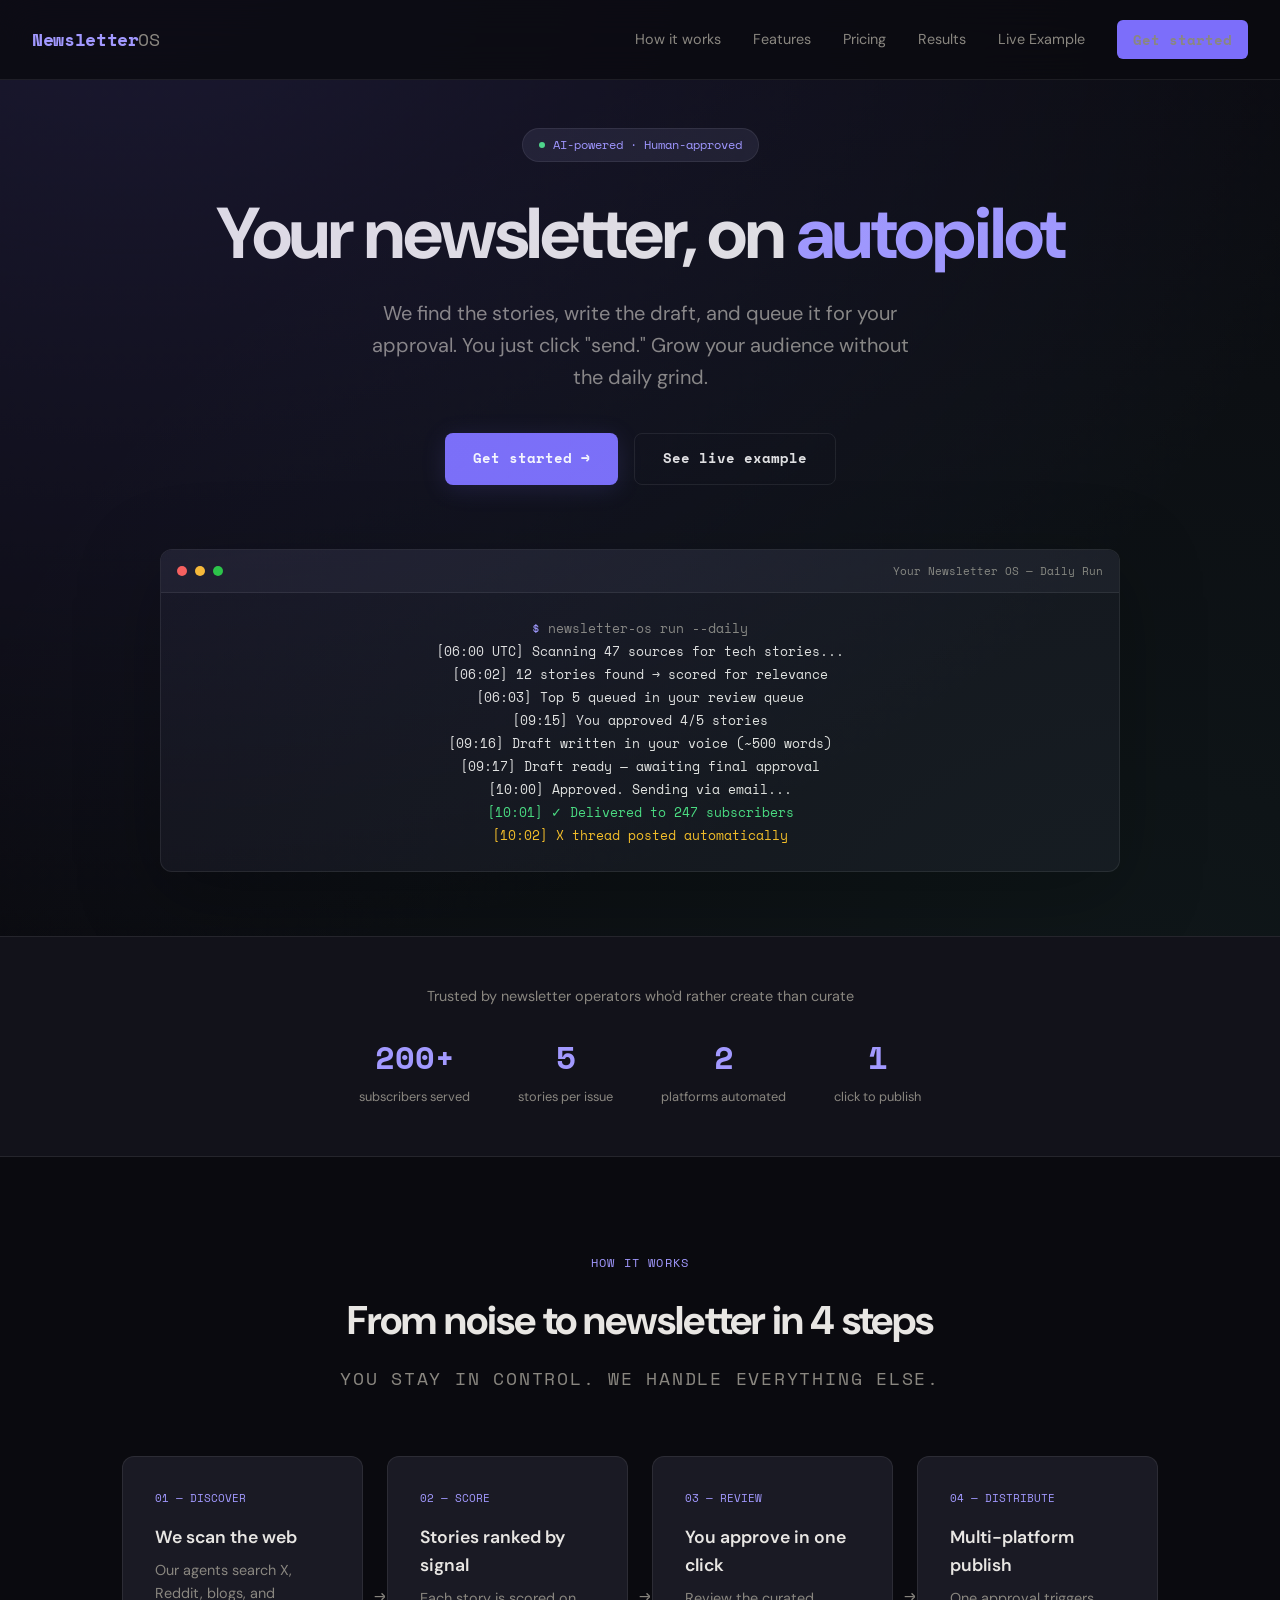
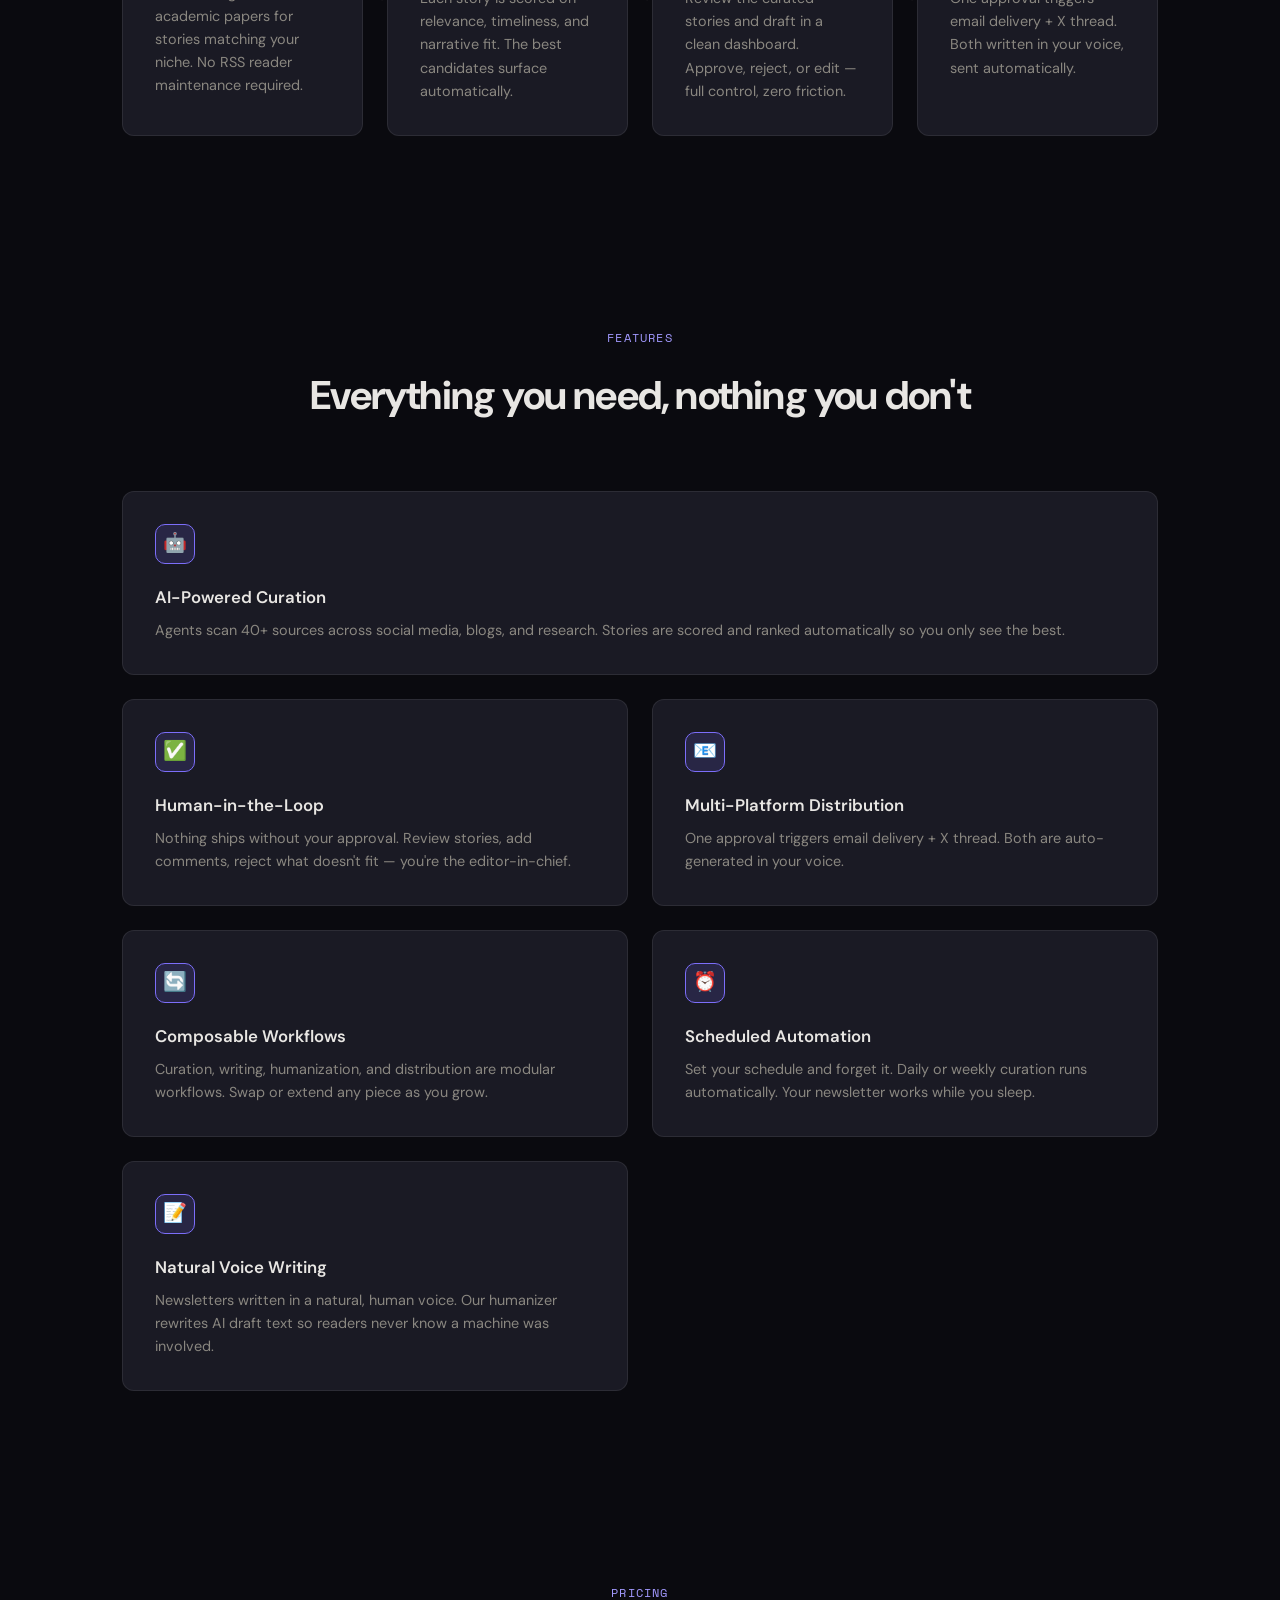
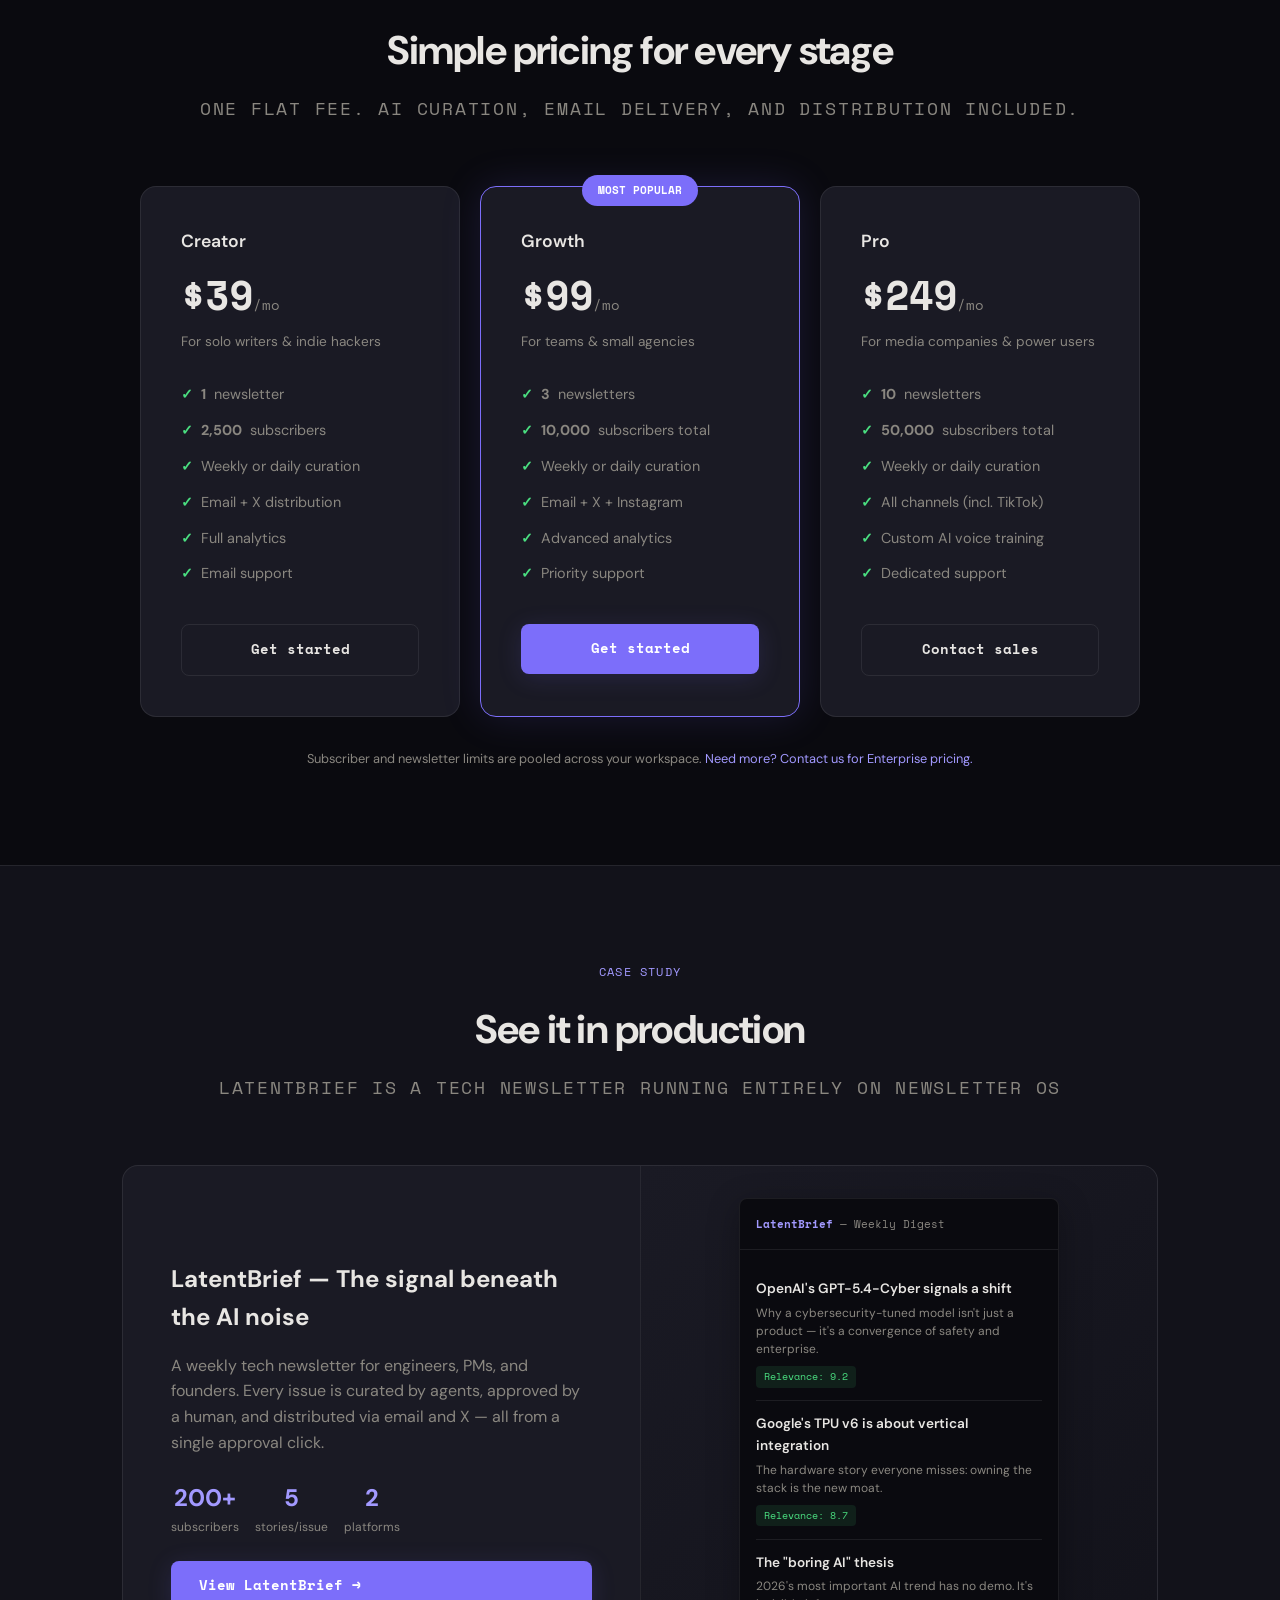
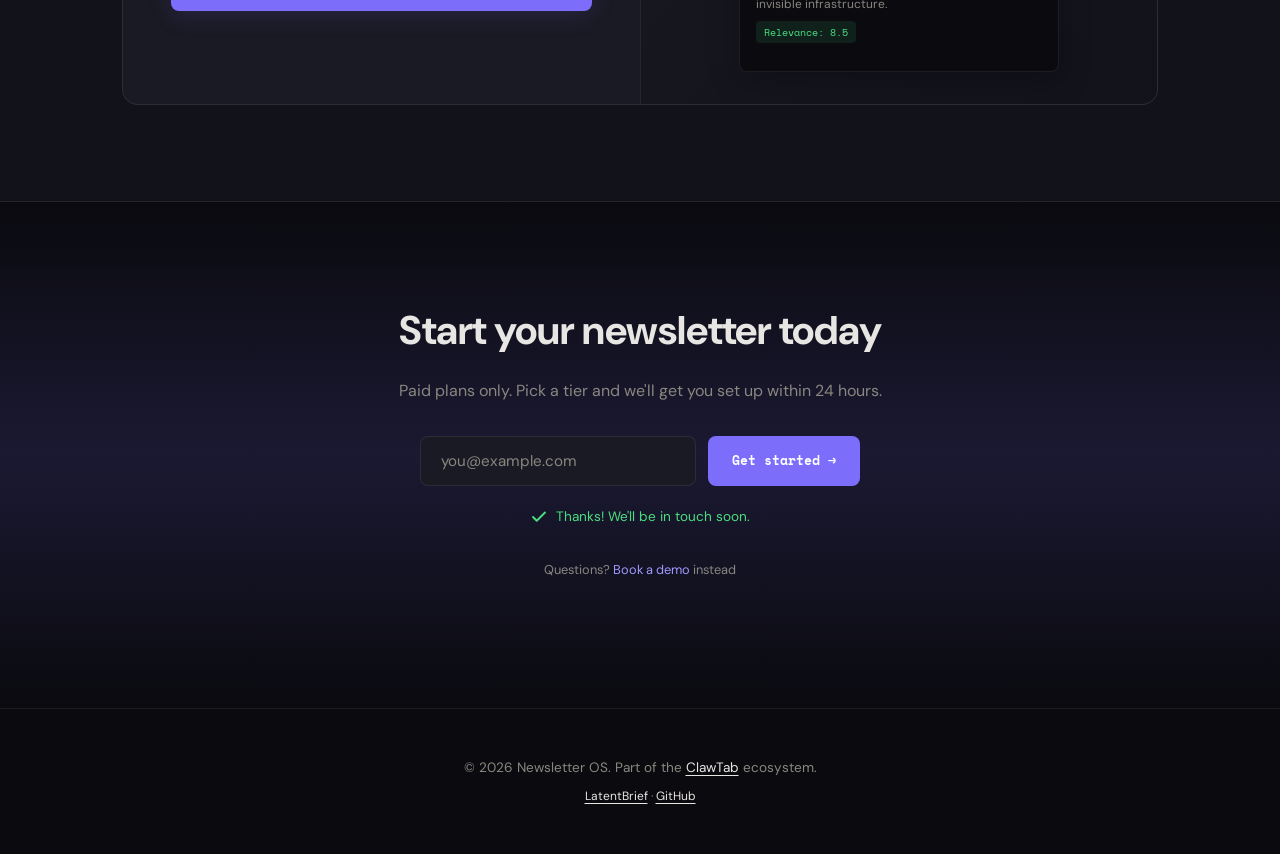
==== commit 0d5e305b: "feat: integrate Loops.so forms on both landing pages - Replace fake setTimeout simulation with real " ====
--- a/index.html
+++ b/index.html
@@ -59,10 +59,35 @@
       display: flex; gap: 2rem; align-items: center;
       flex-wrap: wrap; justify-content: flex-end;
     }
+    .nav-toggle {
+      display: none;
+      background: none; border: none;
+      color: var(--text); cursor: pointer;
+      padding: 0.25rem; margin-left: auto;
+    }
+    .nav-toggle:focus-visible {
+      outline: 2px solid var(--accent); outline-offset: 3px; border-radius: 4px;
+    }
     @media (max-width: 640px) {
       .nav { padding: 1rem; }
-      .nav-links { gap: 1rem; }
-      .nav-links a:not(.nav-cta) { display: none; }
+      .nav-toggle { display: block; }
+      .nav-links {
+        position: absolute; top: 100%; left: 0; right: 0;
+        background: rgba(10,10,15,0.95);
+        backdrop-filter: blur(20px);
+        border-bottom: 1px solid var(--border);
+        flex-direction: column;
+        padding: 1rem 2rem;
+        gap: 0;
+        display: none;
+      }
+      .nav-links.open { display: flex; }
+      .nav-links a {
+        padding: 0.75rem 0;
+        font-size: 0.95rem;
+        border-bottom: 1px solid var(--border);
+      }
+      .nav-links a:last-child { border-bottom: none; }
     }
     .nav-logo {
       font-family: var(--mono); font-weight: 700; font-size: 1.1rem;
@@ -423,6 +448,87 @@
     }
     .cta-section p { color: var(--text-muted); margin-bottom: 2rem; max-width: 500px; margin-left: auto; margin-right: auto; }
 
+    /* Newsletter Signup Form */
+    .newsletter-form {
+      display: flex; gap: 0.75rem; flex-wrap: wrap;
+      width: 100%; max-width: 440px;
+      position: relative;
+      justify-content: center;
+      margin: 0 auto 2rem;
+    }
+    .newsletter-form label {
+      position: absolute;
+      left: -9999px;
+      width: 1px;
+      height: 1px;
+      overflow: hidden;
+    }
+    .newsletter-form input {
+      flex: 1; min-width: 200px;
+      padding: 0.875rem 1.25rem; border-radius: 8px;
+      border: 1px solid var(--border); background: var(--bg-card);
+      color: var(--text); font-family: var(--sans); font-size: 0.95rem;
+      outline: none; transition: border-color 0.2s, box-shadow 0.2s;
+    }
+    .newsletter-form input:focus {
+      border-color: var(--accent);
+      box-shadow: 0 0 0 3px rgba(124,110,250,0.15);
+    }
+    .newsletter-form input::placeholder { color: var(--text-muted); }
+    .newsletter-form button {
+      padding: 0.875rem 1.5rem; border-radius: 8px;
+      border: none; background: var(--accent); color: #fff;
+      font-family: var(--mono); font-size: 0.8rem; font-weight: 700;
+      cursor: pointer;
+      transition: background 0.15s ease-out, transform 0.15s ease-out, box-shadow 0.15s ease-out;
+      white-space: nowrap;
+    }
+    .newsletter-form button:hover {
+      background: var(--accent-light);
+      transform: translateY(-1px);
+      box-shadow: 0 4px 12px rgba(124,110,250,0.25);
+    }
+    .newsletter-form button:active {
+      transform: translateY(0);
+    }
+    .newsletter-form button:disabled {
+      opacity: 0.6;
+      cursor: not-allowed;
+      transform: none;
+    }
+    .newsletter-form button[aria-busy="true"] {
+      color: transparent;
+    }
+    .newsletter-form button[aria-busy="true"]::after {
+      content: '';
+      position: absolute;
+      width: 16px; height: 16px;
+      top: 50%; left: 50%;
+      margin: -8px 0 0 -8px;
+      border: 2px solid rgba(255,255,255,0.3);
+      border-top-color: #fff;
+      border-radius: 50%;
+      animation: spin 0.6s linear infinite;
+    }
+    @keyframes spin { to { transform: rotate(360deg); } }
+    .form-message {
+      width: 100%;
+      text-align: left;
+      font-size: 0.85rem;
+      margin-top: 0.5rem;
+      display: none;
+    }
+    .form-message.visible { display: block; }
+    .form-message.error { color: #f87171; }
+    .form-message.success {
+      color: var(--success);
+      display: flex;
+      align-items: center;
+      gap: 0.5rem;
+      justify-content: center;
+    }
+    .form-message.success svg { flex-shrink: 0; }
+
     /* Footer */
     .footer {
       padding: 3rem 2rem; text-align: center;
@@ -458,7 +564,14 @@
 
   <nav class="nav">
     <div class="nav-logo">Newsletter<span>OS</span></div>
-    <div class="nav-links">
+    <button class="nav-toggle" aria-label="Toggle menu" aria-expanded="false" aria-controls="nav-menu">
+      <svg width="24" height="24" viewBox="0 0 24 24" fill="none" stroke="currentColor" stroke-width="2" stroke-linecap="round">
+        <line x1="3" y1="6" x2="21" y2="6"/>
+        <line x1="3" y1="12" x2="21" y2="12"/>
+        <line x1="3" y1="18" x2="21" y2="18"/>
+      </svg>
+    </button>
+    <div class="nav-links" id="nav-menu">
       <a href="#workflow">How it works</a>
       <a href="#features">Features</a>
       <a href="#pricing">Pricing</a>
@@ -721,11 +834,17 @@
   <section id="start" class="cta-section">
     <h2>Start your newsletter today</h2>
     <p>Paid plans only. Pick a tier and we'll get you set up within 24 hours.</p>
-    <div class="hero-cta">
-      <a href="mailto:hello@clawtab.com?subject=Newsletter%20OS%20Inquiry" class="btn btn-primary">Get started →</a>
-      <a href="mailto:hello@clawtab.com?subject=Newsletter%20OS%20Demo" class="btn btn-secondary">Book a demo</a>
-    </div>
-    <p style="margin-top: 1.5rem; font-size: 0.8rem; color: var(--text-muted);">Questions? Email <a href="mailto:hello@clawtab.com" style="color: var(--accent-light);">hello@clawtab.com</a></p>
+    <form class="newsletter-form" id="cta-signup" onsubmit="handleSubscribe(event, 'cta-signup')">
+      <label for="cta-email">Email address</label>
+      <input type="email" id="cta-email" name="email" placeholder="you@example.com" required>
+      <button type="submit" id="cta-btn">Get started →</button>
+      <div class="form-message error" id="cta-error"></div>
+      <div class="form-message success" id="cta-success">
+        <svg width="18" height="18" viewBox="0 0 24 24" fill="none" stroke="currentColor" stroke-width="2.5" stroke-linecap="round" stroke-linejoin="round"><polyline points="20 6 9 17 4 12"/></svg>
+        Thanks! We'll be in touch soon.
+      </div>
+    </form>
+    <p style="margin-top: 0.5rem; font-size: 0.8rem; color: var(--text-muted);">Questions? <a href="mailto:hello@clawtab.com" style="color: var(--accent-light);">Book a demo</a> instead</p>
   </section>
 
   <footer class="footer">
@@ -733,5 +852,106 @@
     <p style="margin-top: 0.5rem; font-size: 0.75rem;"><a href="latentbrief/">LatentBrief</a> · <a href="https://github.com/ClawTab/newsletter-os">GitHub</a></p>
   </footer>
 
+  <script>
+    // Newsletter subscription handler
+    async function handleSubscribe(event, formId) {
+      event.preventDefault();
+      var form = document.getElementById(formId);
+      var btn = form.querySelector('button[type="submit"]');
+      var success = document.getElementById(formId.replace('signup', 'success'));
+      var error = document.getElementById(formId.replace('signup', 'error'));
+      var input = form.querySelector('input[type="email"]');
+
+      if (success) success.classList.remove('visible');
+      if (error) error.classList.remove('visible');
+
+      if (!input.value || !input.validity.valid) {
+        if (error) {
+          error.textContent = 'Please enter a valid email address.';
+          error.classList.add('visible');
+        }
+        input.focus();
+        return;
+      }
+
+      btn.setAttribute('aria-busy', 'true');
+      btn.disabled = true;
+      var originalText = btn.textContent;
+
+      try {
+        var formData = new URLSearchParams();
+        formData.append('email', input.value.trim());
+
+        var response = await fetch('https://app.loops.so/api/newsletter-form/cmo7ehg1003sm0ixcrhmb1of0', {
+          method: 'POST',
+          headers: { 'Content-Type': 'application/x-www-form-urlencoded' },
+          body: formData.toString()
+        });
+
+        var data;
+        try {
+          data = await response.json();
+        } catch (e) {
+          data = {};
+        }
+
+        if (response.ok && data.success) {
+          input.value = '';
+          if (success) {
+            success.classList.add('visible');
+            btn.style.display = 'none';
+            input.style.display = 'none';
+          }
+        } else if (response.status === 429) {
+          if (error) {
+            error.textContent = 'Too many attempts. Please wait a minute and try again.';
+            error.classList.add('visible');
+          }
+        } else {
+          if (error) {
+            error.textContent = data.message || 'Something went wrong. Please try again.';
+            error.classList.add('visible');
+          }
+        }
+      } catch (err) {
+        if (error) {
+          error.textContent = 'Network error. Please check your connection and try again.';
+          error.classList.add('visible');
+        }
+      } finally {
+        btn.removeAttribute('aria-busy');
+        btn.disabled = false;
+        if (btn.style.display !== 'none') {
+          btn.textContent = originalText;
+        }
+      }
+    }
+
+    // Mobile nav toggle
+    (function() {
+      var toggle = document.querySelector('.nav-toggle');
+      var menu = document.getElementById('nav-menu');
+      if (!toggle || !menu) return;
+
+      toggle.addEventListener('click', function() {
+        var isOpen = menu.classList.toggle('open');
+        toggle.setAttribute('aria-expanded', isOpen);
+      });
+
+      menu.querySelectorAll('a').forEach(function(link) {
+        link.addEventListener('click', function() {
+          menu.classList.remove('open');
+          toggle.setAttribute('aria-expanded', 'false');
+        });
+      });
+
+      document.addEventListener('keydown', function(e) {
+        if (e.key === 'Escape' && menu.classList.contains('open')) {
+          menu.classList.remove('open');
+          toggle.setAttribute('aria-expanded', 'false');
+        }
+      });
+    })();
+  </script>
 </body>
-</html>
+</html>
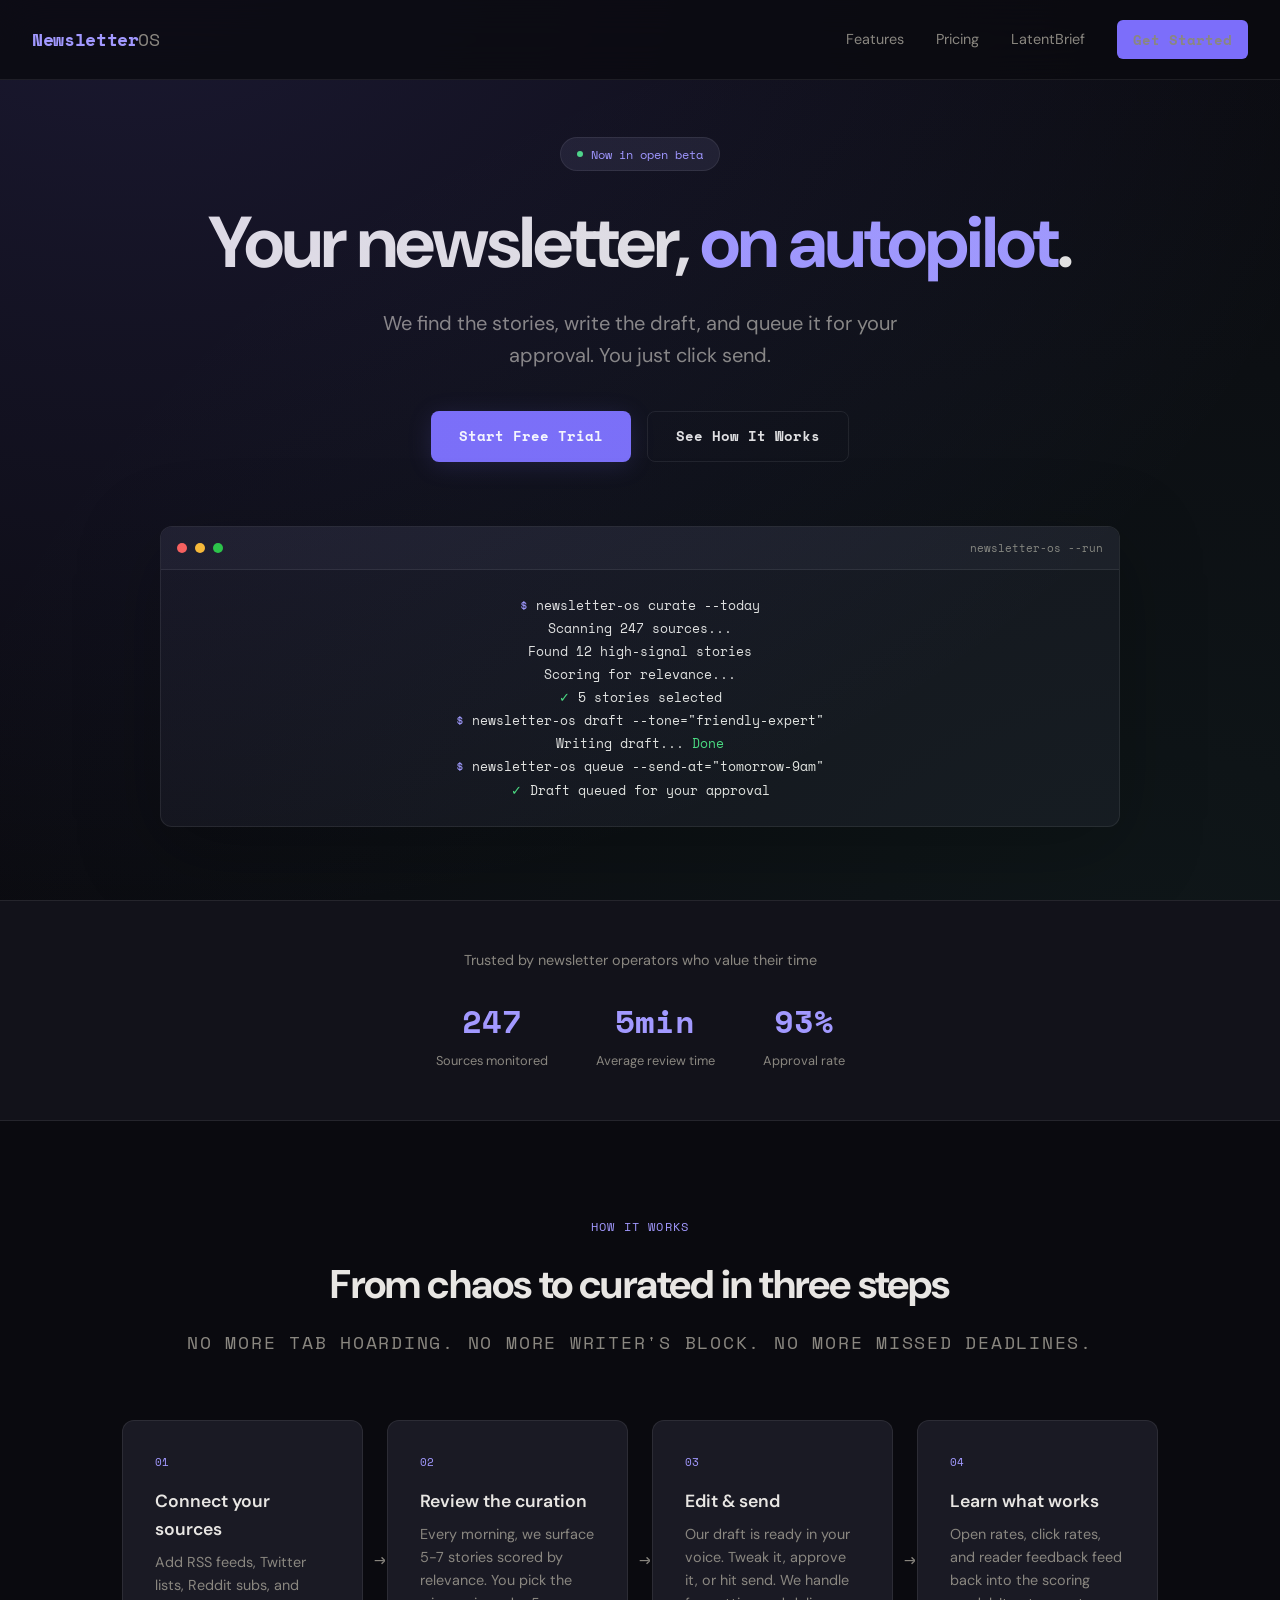
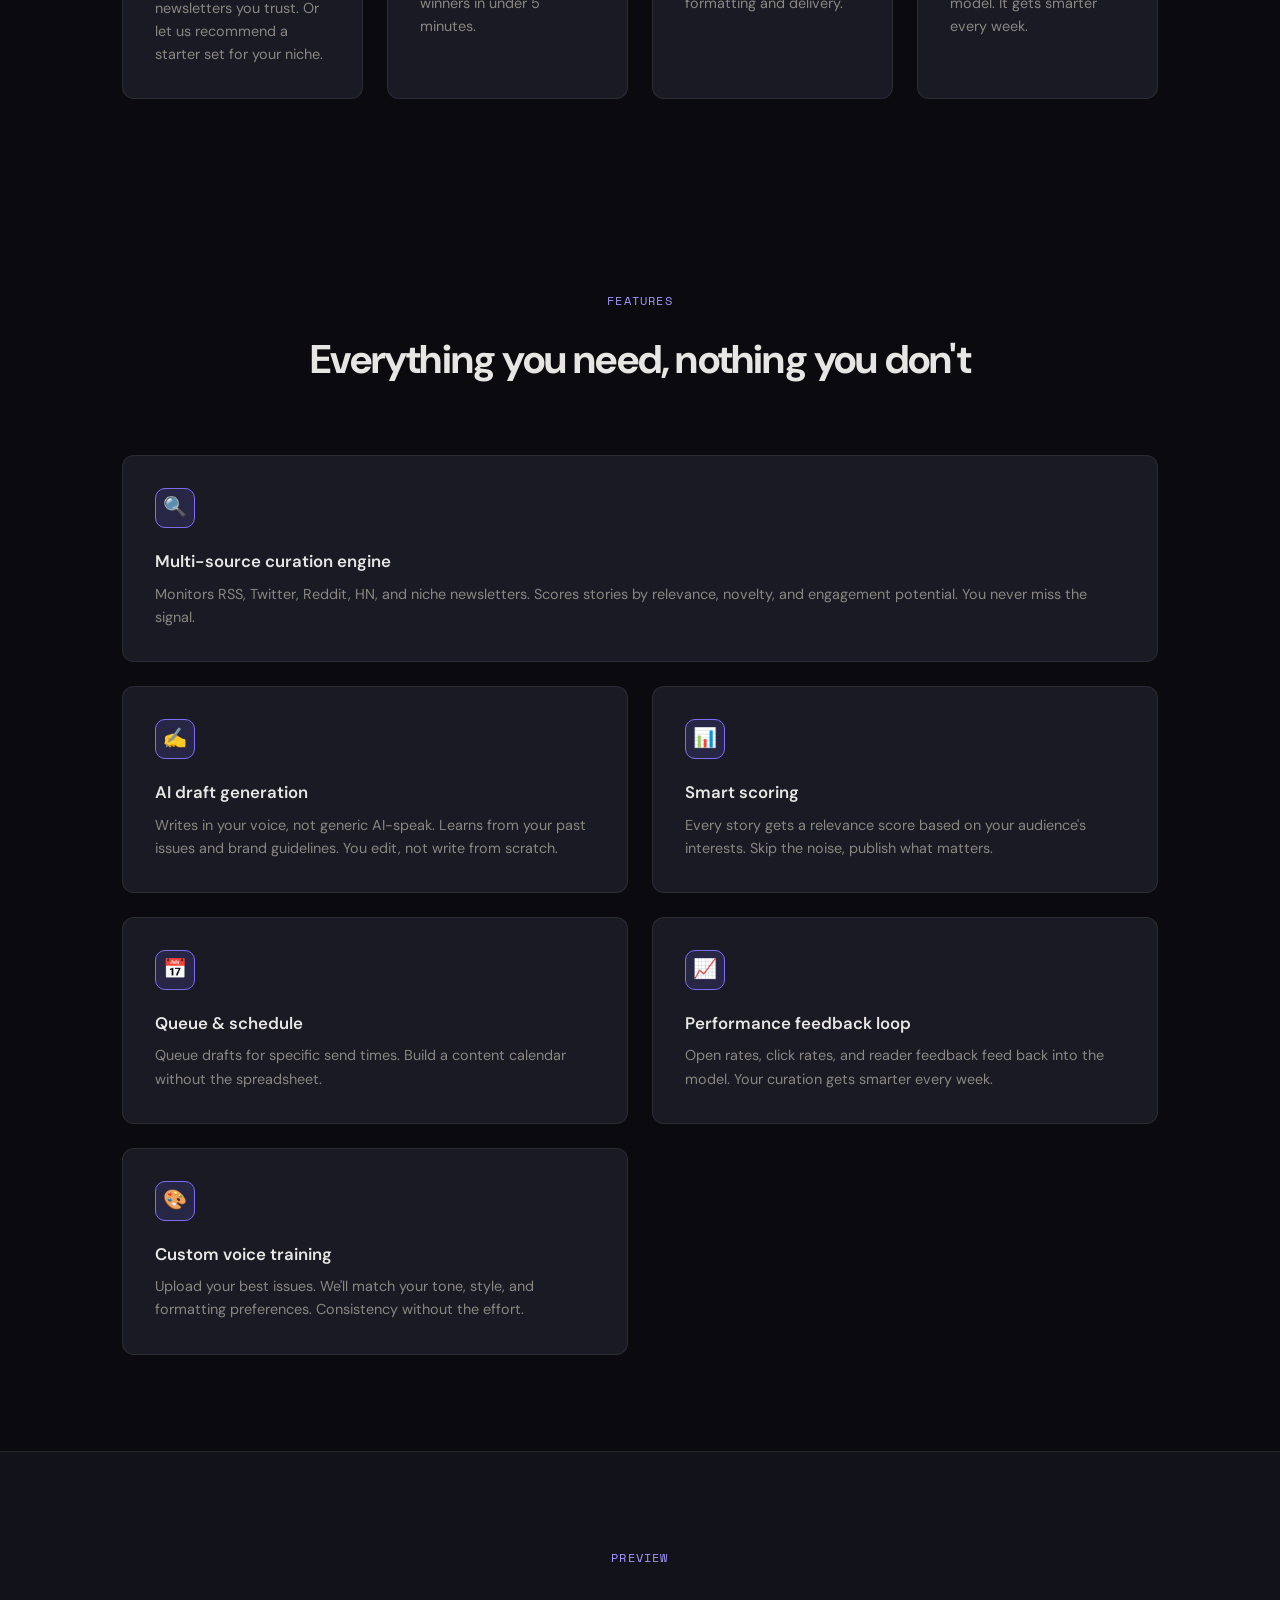
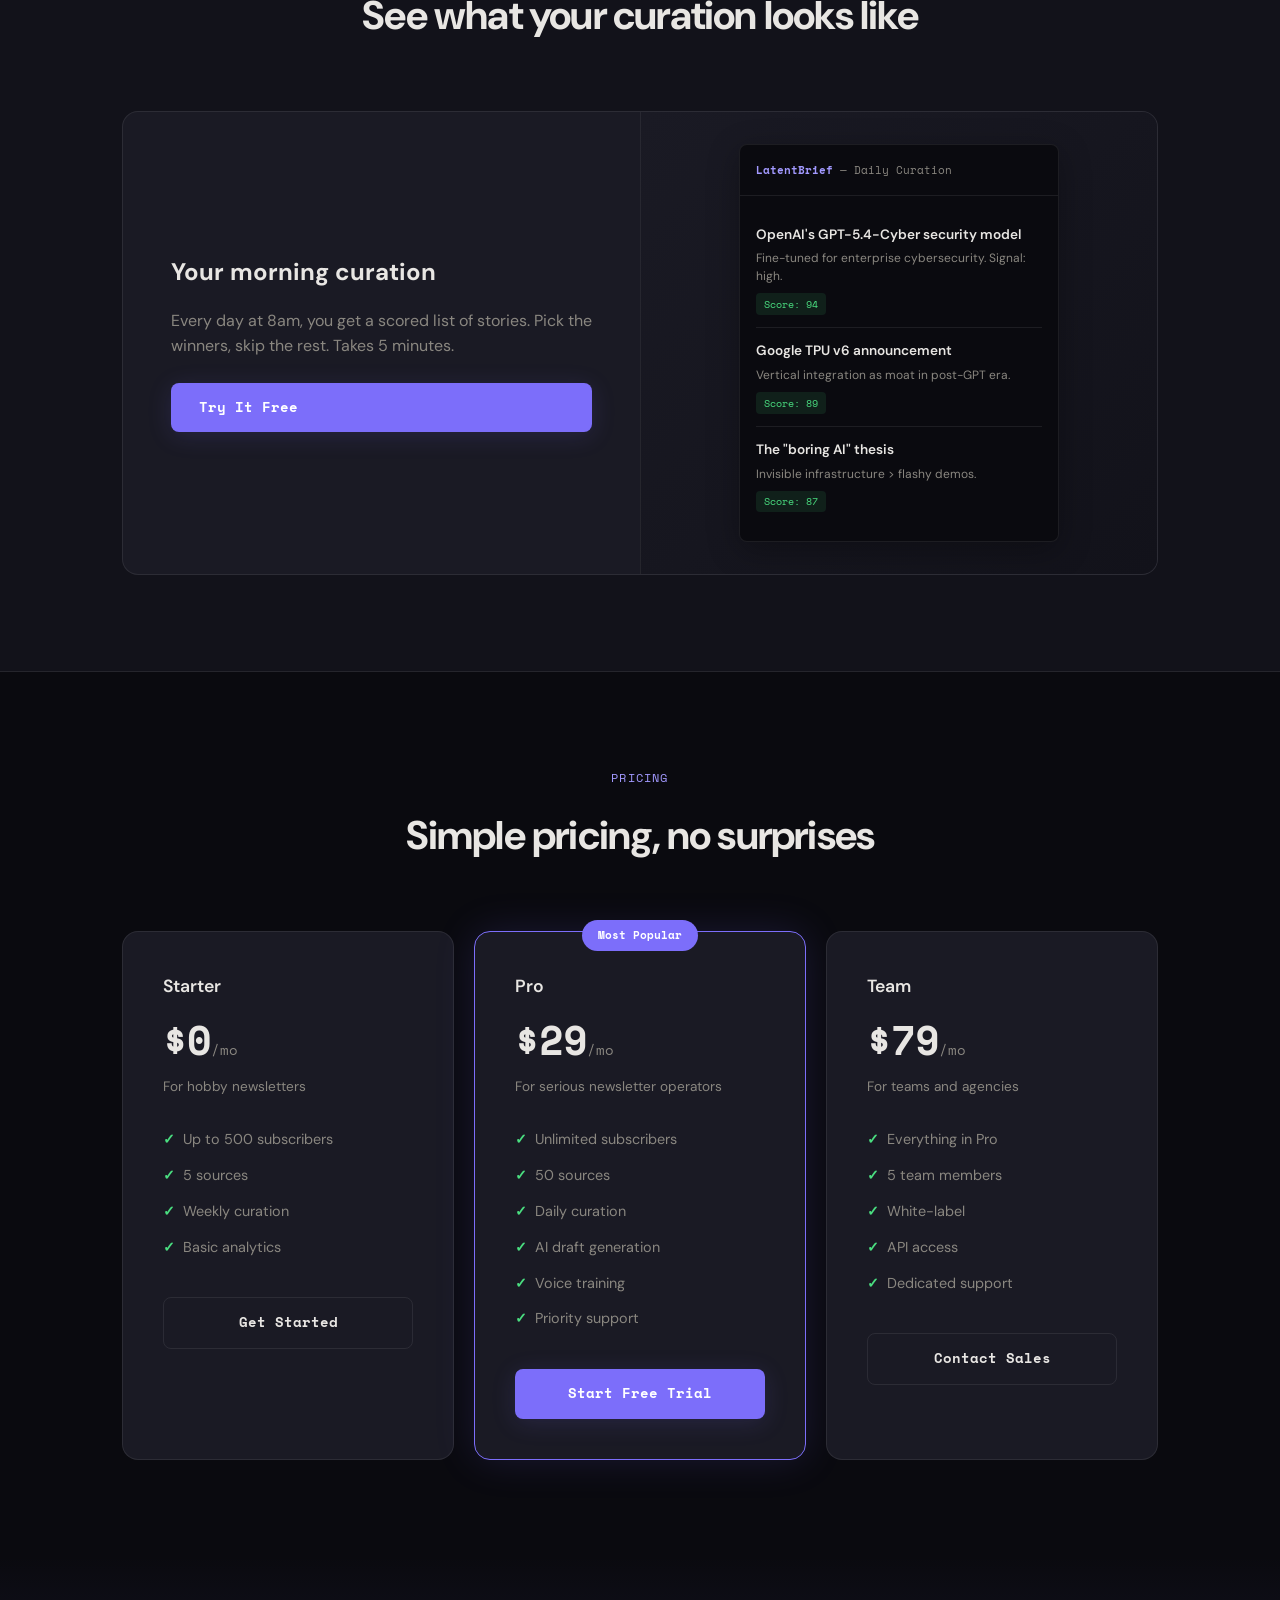
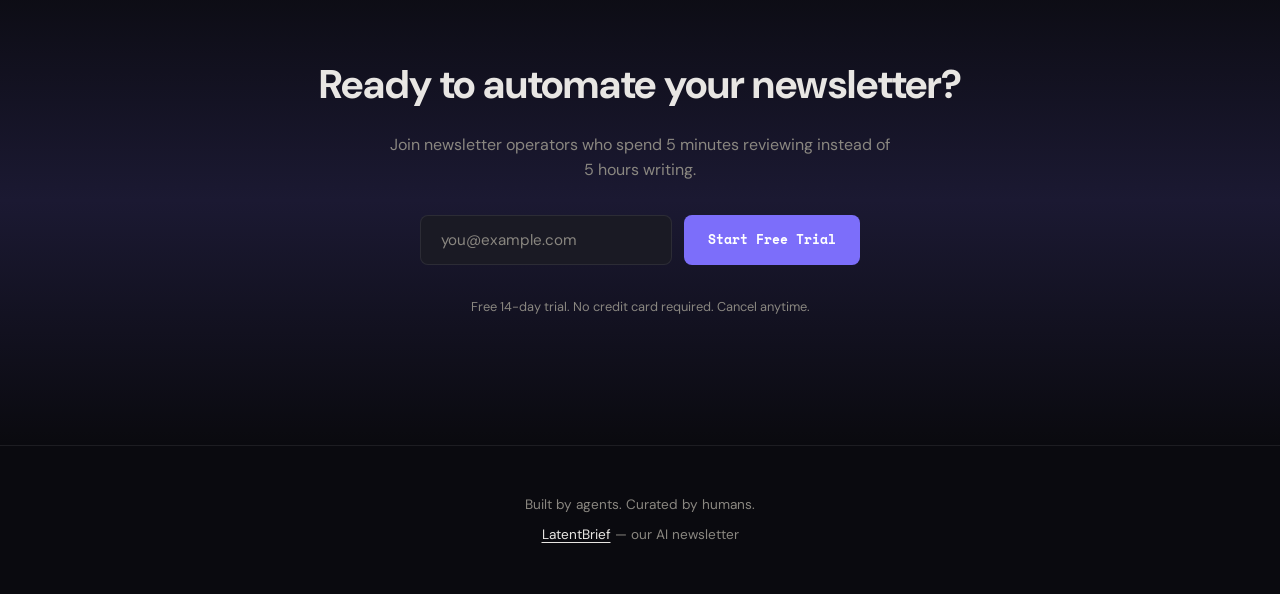
==== commit 4f90503b: "feat(landing): overhaul LatentBrief page with conversion copywriting - Rewrite hero subheadline for " ====
--- a/index.html
+++ b/index.html
@@ -502,32 +502,38 @@
     .newsletter-form button[aria-busy="true"]::after {
       content: '';
       position: absolute;
-      width: 16px; height: 16px;
       top: 50%; left: 50%;
-      margin: -8px 0 0 -8px;
+      width: 1rem; height: 1rem;
+      margin: -0.5rem 0 0 -0.5rem;
       border: 2px solid rgba(255,255,255,0.3);
       border-top-color: #fff;
       border-radius: 50%;
       animation: spin 0.6s linear infinite;
     }
     @keyframes spin { to { transform: rotate(360deg); } }
-    .form-message {
-      width: 100%;
-      text-align: left;
-      font-size: 0.85rem;
-      margin-top: 0.5rem;
+    .form-success {
       display: none;
-    }
-    .form-message.visible { display: block; }
-    .form-message.error { color: #f87171; }
-    .form-message.success {
-      color: var(--success);
-      display: flex;
       align-items: center;
       gap: 0.5rem;
-      justify-content: center;
-    }
-    .form-message.success svg { flex-shrink: 0; }
+      padding: 0.875rem 1.25rem;
+      border-radius: 8px;
+      background: rgba(74,222,128,0.1);
+      border: 1px solid rgba(74,222,128,0.3);
+      color: var(--success);
+      font-size: 0.95rem;
+    }
+    .form-success.visible { display: flex; }
+    .form-error {
+      display: none;
+      width: 100%;
+      padding: 0.5rem 0;
+      color: #ef4444;
+      font-size: 0.85rem;
+    }
+    .form-error.visible { display: block; }
+    .form-note {
+      margin-top: 0.75rem; font-size: 0.8rem; color: var(--text-muted);
+    }
 
     /* Footer */
     .footer {
@@ -535,19 +541,24 @@
       border-top: 1px solid var(--border);
       color: var(--text-muted); font-size: 0.85rem;
     }
-    .footer a { color: var(--text); text-decoration: underline; text-underline-offset: 3px; }
+    .footer a {
+      color: var(--text);
+      text-decoration: underline;
+      text-underline-offset: 3px;
+      transition: color 0.2s;
+    }
     .footer a:hover { color: var(--accent-light); }
-    .footer a:active { color: var(--accent); }
     .footer a:focus-visible {
       outline: 2px solid var(--accent); outline-offset: 3px; border-radius: 2px;
     }
+    .footer a:active { color: var(--accent); }
 
     /* Scrollbar */
     ::-webkit-scrollbar { width: 8px; }
     ::-webkit-scrollbar-track { background: var(--bg); }
     ::-webkit-scrollbar-thumb { background: var(--bg-card); border-radius: 4px; }
-    ::-webkit-scrollbar-thumb:hover { background: var(--text-muted); }
-
+
+    /* Reduced motion */
     @media (prefers-reduced-motion: reduce) {
       *, *::before, *::after {
         animation-duration: 0.01ms !important;
@@ -560,7 +571,7 @@
 </head>
 <body>
 
-  <a href="#workflow" class="skip-link">Skip to content</a>
+  <a href="#hero" class="skip-link">Skip to content</a>
 
   <nav class="nav">
     <div class="nav-logo">Newsletter<span>OS</span></div>
@@ -572,257 +583,164 @@
       </svg>
     </button>
     <div class="nav-links" id="nav-menu">
-      <a href="#workflow">How it works</a>
       <a href="#features">Features</a>
       <a href="#pricing">Pricing</a>
-      <a href="#demo">Results</a>
-      <a href="latentbrief/">Live Example</a>
-      <a href="#start" class="nav-cta">Get started</a>
+      <a href="latentbrief/">LatentBrief</a>
+      <a href="#subscribe" class="nav-cta">Get Started</a>
     </div>
   </nav>
 
-  <header class="hero">
-    <div class="hero-badge">
-      <span>AI-powered · Human-approved</span>
-    </div>
-    <h1>Your newsletter, on <em>autopilot</em></h1>
-    <p class="hero-sub">We find the stories, write the draft, and queue it for your approval. You just click "send." Grow your audience without the daily grind.</p>
+  <header class="hero" id="hero">
+    <div class="hero-badge">Now in open beta</div>
+    <h1>Your newsletter, <em>on autopilot</em>.</h1>
+    <p class="hero-sub">We find the stories, write the draft, and queue it for your approval. You just click send.</p>
     <div class="hero-cta">
-      <a href="#start" class="btn btn-primary">Get started →</a>
-      <a href="latentbrief/" class="btn btn-secondary">See live example</a>
-    </div>
-
+      <a href="#subscribe" class="btn btn-primary">Start Free Trial</a>
+      <a href="#features" class="btn btn-secondary">See How It Works</a>
+    </div>
     <div class="hero-demo">
       <div class="demo-bar">
         <div class="demo-dot red"></div>
         <div class="demo-dot yellow"></div>
         <div class="demo-dot green"></div>
-        <span class="demo-title">Your Newsletter OS — Daily Run</span>
+        <div class="demo-title">newsletter-os --run</div>
       </div>
       <div class="demo-body">
-        <div><span class="cmd">$</span> newsletter-os run --daily</div>
-        <div class="out">[06:00 UTC] Scanning 47 sources for tech stories...</div>
-        <div class="out">[06:02] 12 stories found → scored for relevance</div>
-        <div class="out">[06:03] Top 5 queued in your review queue</div>
-        <div class="out">[09:15] You approved 4/5 stories</div>
-        <div class="out">[09:16] Draft written in your voice (~500 words)</div>
-        <div class="out">[09:17] Draft ready — awaiting final approval</div>
-        <div class="out">[10:00] Approved. Sending via email...</div>
-        <div class="ok">[10:01] ✓ Delivered to 247 subscribers</div>
-        <div class="warn">[10:02] X thread posted automatically</div>
+        <div><span class="cmd">$</span> <span class="out">newsletter-os curate --today</span></div>
+        <div class="out">Scanning 247 sources...</div>
+        <div class="out">Found 12 high-signal stories</div>
+        <div class="out">Scoring for relevance...</div>
+        <div><span class="ok">✓</span> <span class="out">5 stories selected</span></div>
+        <div><span class="cmd">$</span> <span class="out">newsletter-os draft --tone="friendly-expert"</span></div>
+        <div class="out">Writing draft... <span class="ok">Done</span></div>
+        <div><span class="cmd">$</span> <span class="out">newsletter-os queue --send-at="tomorrow-9am"</span></div>
+        <div><span class="ok">✓</span> <span class="out">Draft queued for your approval</span></div>
       </div>
     </div>
   </header>
 
   <section class="social-proof">
-    <p>Trusted by newsletter operators who'd rather create than curate</p>
+    <p>Trusted by newsletter operators who value their time</p>
     <div class="stats">
       <div class="stat">
-        <div class="stat-num">200+</div>
-        <div class="stat-label">subscribers served</div>
+        <div class="stat-num">247</div>
+        <div class="stat-label">Sources monitored</div>
       </div>
       <div class="stat">
-        <div class="stat-num">5</div>
-        <div class="stat-label">stories per issue</div>
+        <div class="stat-num">5min</div>
+        <div class="stat-label">Average review time</div>
       </div>
       <div class="stat">
-        <div class="stat-num">2</div>
-        <div class="stat-label">platforms automated</div>
-      </div>
-      <div class="stat">
-        <div class="stat-num">1</div>
-        <div class="stat-label">click to publish</div>
+        <div class="stat-num">93%</div>
+        <div class="stat-label">Approval rate</div>
       </div>
     </div>
   </section>
 
-  <section id="workflow">
+  <section id="features" class="section">
+    <div class="section-header">
+      <p>How It Works</p>
+      <h2>From chaos to curated in three steps</h2>
+      <p class="sub">No more tab hoarding. No more writer's block. No more missed deadlines.</p>
+    </div>
+    <div class="workflow">
+      <div class="step">
+        <div class="step-num">01</div>
+        <h3>Connect your sources</h3>
+        <p>Add RSS feeds, Twitter lists, Reddit subs, and newsletters you trust. Or let us recommend a starter set for your niche.</p>
+        <div class="step-arrow">→</div>
+      </div>
+      <div class="step">
+        <div class="step-num">02</div>
+        <h3>Review the curation</h3>
+        <p>Every morning, we surface 5-7 stories scored by relevance. You pick the winners in under 5 minutes.</p>
+        <div class="step-arrow">→</div>
+      </div>
+      <div class="step">
+        <div class="step-num">03</div>
+        <h3>Edit & send</h3>
+        <p>Our draft is ready in your voice. Tweak it, approve it, or hit send. We handle formatting and delivery.</p>
+        <div class="step-arrow">→</div>
+      </div>
+      <div class="step">
+        <div class="step-num">04</div>
+        <h3>Learn what works</h3>
+        <p>Open rates, click rates, and reader feedback feed back into the scoring model. It gets smarter every week.</p>
+      </div>
+    </div>
+  </section>
+
+  <section class="section">
+    <div class="section-header">
+      <p>Features</p>
+      <h2>Everything you need, nothing you don't</h2>
+    </div>
+    <div class="features">
+      <div class="feature">
+        <div class="feature-icon">🔍</div>
+        <h3>Multi-source curation engine</h3>
+        <p>Monitors RSS, Twitter, Reddit, HN, and niche newsletters. Scores stories by relevance, novelty, and engagement potential. You never miss the signal.</p>
+      </div>
+      <div class="feature">
+        <div class="feature-icon">✍️</div>
+        <h3>AI draft generation</h3>
+        <p>Writes in your voice, not generic AI-speak. Learns from your past issues and brand guidelines. You edit, not write from scratch.</p>
+      </div>
+      <div class="feature">
+        <div class="feature-icon">📊</div>
+        <h3>Smart scoring</h3>
+        <p>Every story gets a relevance score based on your audience's interests. Skip the noise, publish what matters.</p>
+      </div>
+      <div class="feature">
+        <div class="feature-icon">📅</div>
+        <h3>Queue & schedule</h3>
+        <p>Queue drafts for specific send times. Build a content calendar without the spreadsheet.</p>
+      </div>
+      <div class="feature">
+        <div class="feature-icon">📈</div>
+        <h3>Performance feedback loop</h3>
+        <p>Open rates, click rates, and reader feedback feed back into the model. Your curation gets smarter every week.</p>
+      </div>
+      <div class="feature">
+        <div class="feature-icon">🎨</div>
+        <h3>Custom voice training</h3>
+        <p>Upload your best issues. We'll match your tone, style, and formatting preferences. Consistency without the effort.</p>
+      </div>
+    </div>
+  </section>
+
+  <section class="demo-section">
     <div class="section">
       <div class="section-header">
-        <p>How it works</p>
-        <h2>From noise to newsletter in 4 steps</h2>
-        <p class="sub">You stay in control. We handle everything else.</p>
-      </div>
-      <div class="workflow">
-        <div class="step">
-          <div class="step-num">01 — DISCOVER</div>
-          <h3>We scan the web</h3>
-          <p>Our agents search X, Reddit, blogs, and academic papers for stories matching your niche. No RSS reader maintenance required.</p>
-          <div class="step-arrow">→</div>
-        </div>
-        <div class="step">
-          <div class="step-num">02 — SCORE</div>
-          <h3>Stories ranked by signal</h3>
-          <p>Each story is scored on relevance, timeliness, and narrative fit. The best candidates surface automatically.</p>
-          <div class="step-arrow">→</div>
-        </div>
-        <div class="step">
-          <div class="step-num">03 — REVIEW</div>
-          <h3>You approve in one click</h3>
-          <p>Review the curated stories and draft in a clean dashboard. Approve, reject, or edit — full control, zero friction.</p>
-          <div class="step-arrow">→</div>
-        </div>
-        <div class="step">
-          <div class="step-num">04 — DISTRIBUTE</div>
-          <h3>Multi-platform publish</h3>
-          <p>One approval triggers email delivery + X thread. Both written in your voice, sent automatically.</p>
-        </div>
-      </div>
-    </div>
-  </section>
-
-  <section id="features">
-    <div class="section">
-      <div class="section-header">
-        <p>Features</p>
-        <h2>Everything you need, nothing you don't</h2>
-      </div>
-      <div class="features">
-        <div class="feature">
-          <div class="feature-icon">🤖</div>
-          <h3>AI-Powered Curation</h3>
-          <p>Agents scan 40+ sources across social media, blogs, and research. Stories are scored and ranked automatically so you only see the best.</p>
-        </div>
-        <div class="feature">
-          <div class="feature-icon">✅</div>
-          <h3>Human-in-the-Loop</h3>
-          <p>Nothing ships without your approval. Review stories, add comments, reject what doesn't fit — you're the editor-in-chief.</p>
-        </div>
-        <div class="feature">
-          <div class="feature-icon">📧</div>
-          <h3>Multi-Platform Distribution</h3>
-          <p>One approval triggers email delivery + X thread. Both are auto-generated in your voice.</p>
-        </div>
-        <div class="feature">
-          <div class="feature-icon">🔄</div>
-          <h3>Composable Workflows</h3>
-          <p>Curation, writing, humanization, and distribution are modular workflows. Swap or extend any piece as you grow.</p>
-        </div>
-        <div class="feature">
-          <div class="feature-icon">⏰</div>
-          <h3>Scheduled Automation</h3>
-          <p>Set your schedule and forget it. Daily or weekly curation runs automatically. Your newsletter works while you sleep.</p>
-        </div>
-        <div class="feature">
-          <div class="feature-icon">📝</div>
-          <h3>Natural Voice Writing</h3>
-          <p>Newsletters written in a natural, human voice. Our humanizer rewrites AI draft text so readers never know a machine was involved.</p>
-        </div>
-      </div>
-    </div>
-  </section>
-
-  <section id="pricing">
-    <div class="section">
-      <div class="section-header">
-        <p>Pricing</p>
-        <h2>Simple pricing for every stage</h2>
-        <p class="sub">One flat fee. AI curation, email delivery, and distribution included.</p>
-      </div>
-      <div class="pricing-cards" style="max-width: 1000px;">
-        <!-- Creator -->
-        <div class="pricing-card">
-          <h3>Creator</h3>
-          <div class="price">$39<span>/mo</span></div>
-          <div class="price-desc">For solo writers &amp; indie hackers</div>
-          <ul>
-            <li><strong>1</strong> newsletter</li>
-            <li><strong>2,500</strong> subscribers</li>
-            <li>Weekly or daily curation</li>
-            <li>Email + X distribution</li>
-            <li>Full analytics</li>
-            <li>Email support</li>
-          </ul>
-          <a href="#start" class="btn btn-secondary">Get started</a>
-        </div>
-
-        <!-- Growth -->
-        <div class="pricing-card popular">
-          <div class="popular-badge">MOST POPULAR</div>
-          <h3>Growth</h3>
-          <div class="price">$99<span>/mo</span></div>
-          <div class="price-desc">For teams &amp; small agencies</div>
-          <ul>
-            <li><strong>3</strong> newsletters</li>
-            <li><strong>10,000</strong> subscribers total</li>
-            <li>Weekly or daily curation</li>
-            <li>Email + X + Instagram</li>
-            <li>Advanced analytics</li>
-            <li>Priority support</li>
-          </ul>
-          <a href="#start" class="btn btn-primary">Get started</a>
-        </div>
-
-        <!-- Pro -->
-        <div class="pricing-card">
-          <h3>Pro</h3>
-          <div class="price">$249<span>/mo</span></div>
-          <div class="price-desc">For media companies &amp; power users</div>
-          <ul>
-            <li><strong>10</strong> newsletters</li>
-            <li><strong>50,000</strong> subscribers total</li>
-            <li>Weekly or daily curation</li>
-            <li>All channels (incl. TikTok)</li>
-            <li>Custom AI voice training</li>
-            <li>Dedicated support</li>
-          </ul>
-          <a href="#start" class="btn btn-secondary">Contact sales</a>
-        </div>
-      </div>
-      <p style="text-align: center; margin-top: 2rem; font-size: 0.8rem; color: var(--text-muted);">
-        Subscriber and newsletter limits are pooled across your workspace.
-        <a href="mailto:hello@clawtab.com" style="color: var(--accent-light);">Need more? Contact us for Enterprise pricing.</a>
-      </p>
-    </div>
-  </section>
-
-  <section id="demo" class="demo-section">
-    <div class="section">
-      <div class="section-header">
-        <p>Case study</p>
-        <h2>See it in production</h2>
-        <p class="sub">LatentBrief is a tech newsletter running entirely on Newsletter OS</p>
+        <p>Preview</p>
+        <h2>See what your curation looks like</h2>
       </div>
       <div class="demo-card">
         <div class="demo-card-content">
-          <h3>LatentBrief — The signal beneath the AI noise</h3>
-          <p>A weekly tech newsletter for engineers, PMs, and founders. Every issue is curated by agents, approved by a human, and distributed via email and X — all from a single approval click.</p>
-          <div style="display: flex; gap: 1rem; flex-wrap: wrap; margin-bottom: 1.5rem;">
-            <div style="text-align: center;">
-              <div style="font-size: 1.5rem; font-weight: 700; color: var(--accent-light);">200+</div>
-              <div style="font-size: 0.75rem; color: var(--text-muted);">subscribers</div>
-            </div>
-            <div style="text-align: center;">
-              <div style="font-size: 1.5rem; font-weight: 700; color: var(--accent-light);">5</div>
-              <div style="font-size: 0.75rem; color: var(--text-muted);">stories/issue</div>
-            </div>
-            <div style="text-align: center;">
-              <div style="font-size: 1.5rem; font-weight: 700; color: var(--accent-light);">2</div>
-              <div style="font-size: 0.75rem; color: var(--text-muted);">platforms</div>
-            </div>
-          </div>
-          <a href="latentbrief/" class="btn btn-primary">View LatentBrief →</a>
+          <h3>Your morning curation</h3>
+          <p>Every day at 8am, you get a scored list of stories. Pick the winners, skip the rest. Takes 5 minutes.</p>
+          <a href="#subscribe" class="btn btn-primary">Try It Free</a>
         </div>
         <div class="demo-card-visual">
           <div class="newsletter-preview">
             <div class="preview-header">
-              <strong>LatentBrief</strong> — Weekly Digest
+              <strong>LatentBrief</strong> — Daily Curation
             </div>
             <div class="preview-body">
               <div class="preview-item">
-                <h4>OpenAI's GPT-5.4-Cyber signals a shift</h4>
-                <p>Why a cybersecurity-tuned model isn't just a product — it's a convergence of safety and enterprise.</p>
-                <span class="preview-score">Relevance: 9.2</span>
+                <h4>OpenAI's GPT-5.4-Cyber security model</h4>
+                <p>Fine-tuned for enterprise cybersecurity. Signal: high.</p>
+                <span class="preview-score">Score: 94</span>
               </div>
               <div class="preview-item">
-                <h4>Google's TPU v6 is about vertical integration</h4>
-                <p>The hardware story everyone misses: owning the stack is the new moat.</p>
-                <span class="preview-score">Relevance: 8.7</span>
+                <h4>Google TPU v6 announcement</h4>
+                <p>Vertical integration as moat in post-GPT era.</p>
+                <span class="preview-score">Score: 89</span>
               </div>
               <div class="preview-item">
                 <h4>The "boring AI" thesis</h4>
-                <p>2026's most important AI trend has no demo. It's invisible infrastructure.</p>
-                <span class="preview-score">Relevance: 8.5</span>
+                <p>Invisible infrastructure > flashy demos.</p>
+                <span class="preview-score">Score: 87</span>
               </div>
             </div>
           </div>
@@ -831,93 +749,132 @@
     </div>
   </section>
 
-  <section id="start" class="cta-section">
-    <h2>Start your newsletter today</h2>
-    <p>Paid plans only. Pick a tier and we'll get you set up within 24 hours.</p>
-    <form class="newsletter-form" id="cta-signup" onsubmit="handleSubscribe(event, 'cta-signup')">
-      <label for="cta-email">Email address</label>
-      <input type="email" id="cta-email" name="email" placeholder="you@example.com" required>
-      <button type="submit" id="cta-btn">Get started →</button>
-      <div class="form-message error" id="cta-error"></div>
-      <div class="form-message success" id="cta-success">
+  <section id="pricing" class="section">
+    <div class="section-header">
+      <p>Pricing</p>
+      <h2>Simple pricing, no surprises</h2>
+    </div>
+    <div class="pricing-cards">
+      <div class="pricing-card">
+        <h3>Starter</h3>
+        <div class="price">$0<span>/mo</span></div>
+        <p class="price-desc">For hobby newsletters</p>
+        <ul>
+          <li>Up to 500 subscribers</li>
+          <li>5 sources</li>
+          <li>Weekly curation</li>
+          <li>Basic analytics</li>
+        </ul>
+        <a href="#subscribe" class="btn btn-secondary">Get Started</a>
+      </div>
+      <div class="pricing-card popular">
+        <div class="popular-badge">Most Popular</div>
+        <h3>Pro</h3>
+        <div class="price">$29<span>/mo</span></div>
+        <p class="price-desc">For serious newsletter operators</p>
+        <ul>
+          <li>Unlimited subscribers</li>
+          <li>50 sources</li>
+          <li>Daily curation</li>
+          <li>AI draft generation</li>
+          <li>Voice training</li>
+          <li>Priority support</li>
+        </ul>
+        <a href="#subscribe" class="btn btn-primary">Start Free Trial</a>
+      </div>
+      <div class="pricing-card">
+        <h3>Team</h3>
+        <div class="price">$79<span>/mo</span></div>
+        <p class="price-desc">For teams and agencies</p>
+        <ul>
+          <li>Everything in Pro</li>
+          <li>5 team members</li>
+          <li>White-label</li>
+          <li>API access</li>
+          <li>Dedicated support</li>
+        </ul>
+        <a href="#subscribe" class="btn btn-secondary">Contact Sales</a>
+      </div>
+    </div>
+  </section>
+
+  <section id="subscribe" class="cta-section">
+    <h2>Ready to automate your newsletter?</h2>
+    <p>Join newsletter operators who spend 5 minutes reviewing instead of 5 hours writing.</p>
+    <form class="newsletter-form" id="subscribe-form" onsubmit="handleSubscribe(event)">
+      <label for="email">Email address</label>
+      <input type="email" id="email" name="email" placeholder="you@example.com" required>
+      <button type="submit" id="submit-btn">Start Free Trial</button>
+      <div class="form-success" id="form-success">
         <svg width="18" height="18" viewBox="0 0 24 24" fill="none" stroke="currentColor" stroke-width="2.5" stroke-linecap="round" stroke-linejoin="round"><polyline points="20 6 9 17 4 12"/></svg>
-        Thanks! We'll be in touch soon.
-      </div>
+        You're on the list. We'll be in touch soon.
+      </div>
+      <div class="form-error" id="form-error">Something went wrong. Please try again.</div>
     </form>
-    <p style="margin-top: 0.5rem; font-size: 0.8rem; color: var(--text-muted);">Questions? <a href="mailto:hello@clawtab.com" style="color: var(--accent-light);">Book a demo</a> instead</p>
+    <p class="form-note">Free 14-day trial. No credit card required. Cancel anytime.</p>
   </section>
 
   <footer class="footer">
-    <p>© 2026 Newsletter OS. Part of the <a href="https://github.com/ClawTab">ClawTab</a> ecosystem.</p>
-    <p style="margin-top: 0.5rem; font-size: 0.75rem;"><a href="latentbrief/">LatentBrief</a> · <a href="https://github.com/ClawTab/newsletter-os">GitHub</a></p>
+    <p>Built by agents. Curated by humans.</p>
+    <p style="margin-top: 0.5rem;"><a href="latentbrief/">LatentBrief</a> — our AI newsletter</p>
   </footer>
 
   <script>
-    // Newsletter subscription handler
-    async function handleSubscribe(event, formId) {
+    async function handleSubscribe(event) {
       event.preventDefault();
-      var form = document.getElementById(formId);
-      var btn = form.querySelector('button[type="submit"]');
-      var success = document.getElementById(formId.replace('signup', 'success'));
-      var error = document.getElementById(formId.replace('signup', 'error'));
-      var input = form.querySelector('input[type="email"]');
-
-      if (success) success.classList.remove('visible');
-      if (error) error.classList.remove('visible');
+      const form = document.getElementById('subscribe-form');
+      const btn = document.getElementById('submit-btn');
+      const success = document.getElementById('form-success');
+      const error = document.getElementById('form-error');
+      const input = document.getElementById('email');
+
+      success.classList.remove('visible');
+      error.classList.remove('visible');
 
       if (!input.value || !input.validity.valid) {
-        if (error) {
-          error.textContent = 'Please enter a valid email address.';
-          error.classList.add('visible');
-        }
+        error.textContent = 'Please enter a valid email address.';
+        error.classList.add('visible');
         input.focus();
         return;
       }
 
       btn.setAttribute('aria-busy', 'true');
       btn.disabled = true;
-      var originalText = btn.textContent;
+      const originalText = btn.textContent;
+      btn.textContent = '';
 
       try {
-        var formData = new URLSearchParams();
+        const formData = new URLSearchParams();
         formData.append('email', input.value.trim());
 
-        var response = await fetch('https://app.loops.so/api/newsletter-form/cmo7ehg1003sm0ixcrhmb1of0', {
+        const response = await fetch('https://app.loops.so/api/newsletter-form/cmo7ehg1003sm0ixcrhmb1of0', {
           method: 'POST',
           headers: { 'Content-Type': 'application/x-www-form-urlencoded' },
           body: formData.toString()
         });
 
-        var data;
+        let data;
         try {
           data = await response.json();
-        } catch (e) {
+        } catch {
           data = {};
         }
 
         if (response.ok && data.success) {
           input.value = '';
-          if (success) {
-            success.classList.add('visible');
-            btn.style.display = 'none';
-            input.style.display = 'none';
-          }
+          success.classList.add('visible');
+          btn.style.display = 'none';
+          input.style.display = 'none';
         } else if (response.status === 429) {
-          if (error) {
-            error.textContent = 'Too many attempts. Please wait a minute and try again.';
-            error.classList.add('visible');
-          }
+          error.textContent = 'Too many attempts. Please wait a minute and try again.';
+          error.classList.add('visible');
         } else {
-          if (error) {
-            error.textContent = data.message || 'Something went wrong. Please try again.';
-            error.classList.add('visible');
-          }
+          error.textContent = data.message || 'Something went wrong. Please try again.';
+          error.classList.add('visible');
         }
       } catch (err) {
-        if (error) {
-          error.textContent = 'Network error. Please check your connection and try again.';
-          error.classList.add('visible');
-        }
+        error.textContent = 'Network error. Please check your connection and try again.';
+        error.classList.add('visible');
       } finally {
         btn.removeAttribute('aria-busy');
         btn.disabled = false;
@@ -953,5 +910,6 @@
       });
     })();
   </script>
+
 </body>
 </html>
